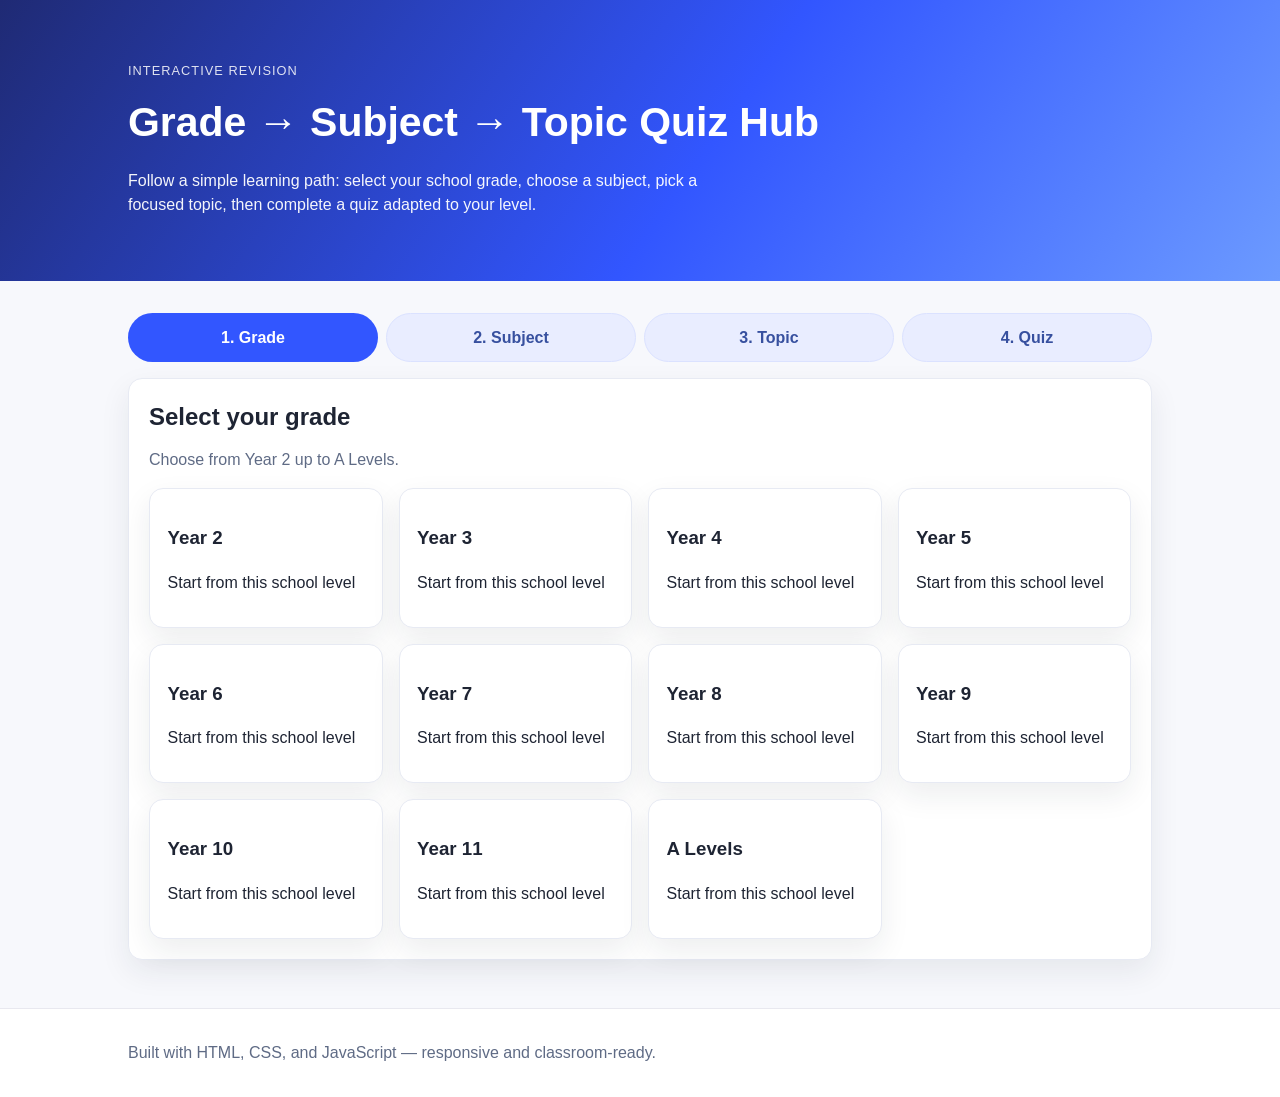
==== index.html @ 784153f6 "Implement grade-subject-topic quiz flow with level-based topics" ====
<!DOCTYPE html>
<html lang="en">
  <head>
    <meta charset="UTF-8" />
    <meta name="viewport" content="width=device-width, initial-scale=1.0" />
    <title>Progressive Quiz Hub</title>
    <link rel="stylesheet" href="assets/css/styles.css" />
  </head>
  <body>
    <header class="hero">
      <div class="container">
        <p class="eyebrow">Interactive Revision</p>
        <h1>Grade → Subject → Topic Quiz Hub</h1>
        <p class="subtitle">
          Follow a simple learning path: select your school grade, choose a subject,
          pick a focused topic, then complete a quiz adapted to your level.
        </p>
      </div>
    </header>

    <main class="container app-shell" id="quiz-app" aria-live="polite">
      <nav class="stepper" aria-label="Quiz setup steps">
        <span class="step" data-step="grade">1. Grade</span>
        <span class="step" data-step="subject">2. Subject</span>
        <span class="step" data-step="topic">3. Topic</span>
        <span class="step" data-step="quiz">4. Quiz</span>
      </nav>

      <section class="panel" id="grade-panel">
        <h2>Select your grade</h2>
        <p class="panel-subtitle">Choose from Year 2 up to A Levels.</p>
        <div class="card-grid" id="grade-grid"></div>
      </section>

      <section class="panel hidden" id="subject-panel">
        <button class="btn btn-secondary back-btn" type="button" data-back="grade">← Back to grades</button>
        <h2>Choose a subject</h2>
        <p class="panel-subtitle" id="subject-context"></p>
        <div class="card-grid" id="subject-grid"></div>
      </section>

      <section class="panel hidden" id="topic-panel">
        <button class="btn btn-secondary back-btn" type="button" data-back="subject">← Back to subjects</button>
        <h2>Choose a topic</h2>
        <p class="panel-subtitle" id="topic-context"></p>
        <div class="card-grid" id="topic-grid"></div>
      </section>

      <section class="panel hidden" id="quiz-panel">
        <button class="btn btn-secondary back-btn" type="button" data-back="topic">← Back to topics</button>
        <h2 id="quiz-title"></h2>
        <p class="quiz-progress" id="quiz-progress"></p>
        <h3 id="question-text"></h3>
        <div class="choices" id="choices"></div>
        <p class="feedback" id="feedback"></p>
        <div class="quiz-actions">
          <p class="live-score">Score: <span id="score-value">0</span></p>
          <button id="next-btn" class="btn" type="button" disabled>Next question</button>
        </div>
      </section>

      <section class="panel hidden" id="result-panel">
        <h2>Quiz complete!</h2>
        <p id="result-summary"></p>
        <p id="result-message"></p>
        <div class="result-actions">
          <button class="btn" id="retry-btn" type="button">Retry topic</button>
          <button class="btn btn-secondary" id="new-topic-btn" type="button">Choose another topic</button>
          <button class="btn btn-secondary" id="new-grade-btn" type="button">Start over</button>
        </div>
      </section>
    </main>

    <footer class="footer">
      <div class="container">
        <p>Built with HTML, CSS, and JavaScript — responsive and classroom-ready.</p>
      </div>
    </footer>

    <script src="assets/js/questions.js"></script>
    <script src="assets/js/app.js"></script>
  </body>
</html>
---- assets/css/styles.css ----
:root {
  --bg: #f7f8fc;
  --surface: #ffffff;
  --primary: #3256ff;
  --primary-dark: #253eb8;
  --text: #1e2433;
  --muted: #5f6b85;
  --success: #16803c;
  --danger: #c93232;
  --shadow: 0 12px 30px rgba(31, 41, 55, 0.08);
  --radius: 14px;
}

* { box-sizing: border-box; }

body {
  margin: 0;
  font-family: Inter, Segoe UI, Roboto, Helvetica, Arial, sans-serif;
  color: var(--text);
  background: var(--bg);
  line-height: 1.5;
}

.container { width: min(1024px, 92vw); margin: 0 auto; }

.hero,
.subject-header {
  background: linear-gradient(125deg, #1f2a74, #3256ff 55%, #6c9aff);
  color: #fff;
  padding: 3rem 0;
}

.eyebrow {
  text-transform: uppercase;
  letter-spacing: 0.08em;
  font-size: 0.8rem;
  opacity: 0.85;
  margin-bottom: 0.75rem;
}

h1 { margin: 0; font-size: clamp(1.8rem, 3.2vw, 2.9rem); }
.subtitle { margin-top: 1rem; max-width: 65ch; color: rgba(255, 255, 255, 0.95); }

.app-shell { margin: 2rem auto 3rem; }

.stepper {
  display: grid;
  grid-template-columns: repeat(4, minmax(0, 1fr));
  gap: 0.5rem;
  margin-bottom: 1rem;
}

.step {
  padding: 0.7rem;
  border-radius: 999px;
  font-weight: 700;
  text-align: center;
  background: #e9edff;
  color: #37509f;
  border: 1px solid #dbe2ff;
}

.step.active { background: var(--primary); color: #fff; border-color: transparent; }
.step.done { background: #e8f7ee; color: #12713f; border-color: #c7e8d3; }

.panel {
  background: var(--surface);
  border-radius: var(--radius);
  box-shadow: var(--shadow);
  border: 1px solid #e7eaf3;
  padding: 1.25rem;
  margin-bottom: 1rem;
}

.panel h2 { margin-top: 0; }
.panel-subtitle { color: var(--muted); margin-top: -0.4rem; }

.card-grid {
  display: grid;
  gap: 1rem;
  grid-template-columns: repeat(auto-fit, minmax(200px, 1fr));
}

.subject-card {
  display: block;
  text-decoration: none;
  color: inherit;
  background: var(--surface);
  border-radius: var(--radius);
  padding: 1rem 1.1rem;
  box-shadow: var(--shadow);
  border: 1px solid #e7eaf3;
  transition: transform 0.2s ease, box-shadow 0.2s ease;
}

.option-card {
  width: 100%;
  text-align: left;
  cursor: pointer;
  font: inherit;
}

.subject-card:hover,
.subject-card:focus-visible {
  transform: translateY(-3px);
  box-shadow: 0 14px 28px rgba(50, 86, 255, 0.22);
}

.back-link { display: inline-block; color: #fff; margin-bottom: 1rem; }
.back-btn { margin-bottom: 0.75rem; }

.quiz-progress { color: var(--muted); font-weight: 600; }
.choices { display: grid; gap: 0.65rem; margin-top: 1rem; }

.choice-btn {
  text-align: left;
  border: 1px solid #d6dbe7;
  background: #fff;
  border-radius: 12px;
  padding: 0.75rem;
  cursor: pointer;
  font-size: 1rem;
}

.choice-btn:hover:not(:disabled),
.choice-btn:focus-visible:not(:disabled) { border-color: var(--primary); }
.choice-btn.correct { border-color: #22a652; background: #ecfff3; }
.choice-btn.incorrect { border-color: #d03434; background: #fff2f2; }

.feedback { min-height: 1.5rem; font-weight: 700; margin-top: 1rem; }
.feedback.ok { color: var(--success); }
.feedback.ko { color: var(--danger); }

.quiz-actions,
.result-actions {
  display: flex;
  flex-wrap: wrap;
  justify-content: space-between;
  gap: 0.75rem;
  margin-top: 1rem;
  align-items: center;
}

.live-score { margin: 0; color: var(--muted); }

.btn {
  border: none;
  background: var(--primary);
  color: #fff;
  border-radius: 10px;
  padding: 0.6rem 1rem;
  cursor: pointer;
  text-decoration: none;
  display: inline-block;
}

.btn:hover:not(:disabled),
.btn:focus-visible:not(:disabled) { background: var(--primary-dark); }
.btn:disabled { opacity: 0.55; cursor: not-allowed; }
.btn-secondary { background: #e9edff; color: #1e2f7d; }

.footer {
  background: #fff;
  border-top: 1px solid #e8e8ef;
  padding: 1rem 0;
  color: var(--muted);
}

.hidden { display: none; }

@media (max-width: 700px) {
  .hero,
  .subject-header { padding: 2.2rem 0; }

  .stepper { grid-template-columns: 1fr 1fr; }

  .quiz-actions,
  .result-actions {
    flex-direction: column;
    align-items: stretch;
  }

  .btn { width: 100%; text-align: center; }
}
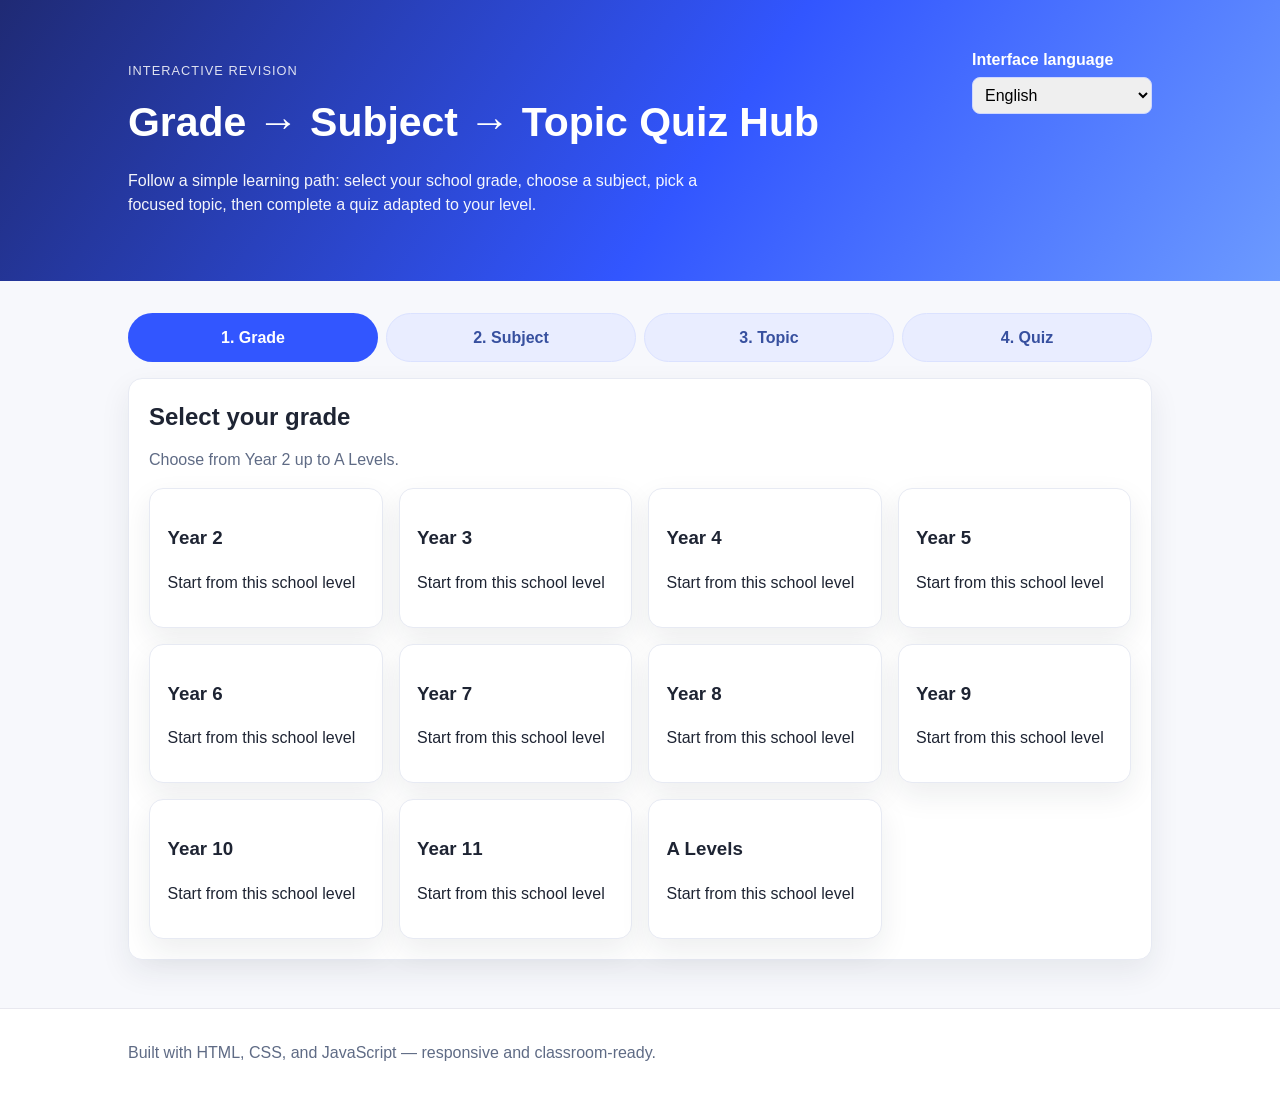
==== commit e9207f74: "Add per-grade unique quizzes and multilingual interface UI" ====
--- a/index.html
+++ b/index.html
@@ -3,64 +3,77 @@
   <head>
     <meta charset="UTF-8" />
     <meta name="viewport" content="width=device-width, initial-scale=1.0" />
-    <title>Progressive Quiz Hub</title>
+    <title id="page-title">Progressive Quiz Hub</title>
     <link rel="stylesheet" href="assets/css/styles.css" />
   </head>
   <body>
     <header class="hero">
       <div class="container">
-        <p class="eyebrow">Interactive Revision</p>
-        <h1>Grade → Subject → Topic Quiz Hub</h1>
-        <p class="subtitle">
-          Follow a simple learning path: select your school grade, choose a subject,
-          pick a focused topic, then complete a quiz adapted to your level.
-        </p>
+        <div class="header-row">
+          <div>
+            <p class="eyebrow" id="hero-eyebrow">Interactive Revision</p>
+            <h1 id="hero-heading">Grade → Subject → Topic Quiz Hub</h1>
+            <p class="subtitle" id="hero-subtitle">
+              Follow a simple learning path: select your school grade, choose a subject,
+              pick a focused topic, then complete a quiz adapted to your level.
+            </p>
+          </div>
+          <div class="lang-picker">
+            <label for="language-select" id="language-label">Interface language</label>
+            <select id="language-select">
+              <option value="en">English</option>
+              <option value="ar">العربية</option>
+              <option value="es">Español</option>
+              <option value="fr">Français</option>
+            </select>
+          </div>
+        </div>
       </div>
     </header>
 
     <main class="container app-shell" id="quiz-app" aria-live="polite">
       <nav class="stepper" aria-label="Quiz setup steps">
-        <span class="step" data-step="grade">1. Grade</span>
-        <span class="step" data-step="subject">2. Subject</span>
-        <span class="step" data-step="topic">3. Topic</span>
-        <span class="step" data-step="quiz">4. Quiz</span>
+        <span class="step" data-step="grade" id="step-grade">1. Grade</span>
+        <span class="step" data-step="subject" id="step-subject">2. Subject</span>
+        <span class="step" data-step="topic" id="step-topic">3. Topic</span>
+        <span class="step" data-step="quiz" id="step-quiz">4. Quiz</span>
       </nav>
 
       <section class="panel" id="grade-panel">
-        <h2>Select your grade</h2>
-        <p class="panel-subtitle">Choose from Year 2 up to A Levels.</p>
+        <h2 id="grade-title">Select your grade</h2>
+        <p class="panel-subtitle" id="grade-hint">Choose from Year 2 up to A Levels.</p>
         <div class="card-grid" id="grade-grid"></div>
       </section>
 
       <section class="panel hidden" id="subject-panel">
-        <button class="btn btn-secondary back-btn" type="button" data-back="grade">← Back to grades</button>
-        <h2>Choose a subject</h2>
+        <button class="btn btn-secondary back-btn" id="back-to-grade" type="button">← Back to grades</button>
+        <h2 id="subject-title">Choose a subject</h2>
         <p class="panel-subtitle" id="subject-context"></p>
         <div class="card-grid" id="subject-grid"></div>
       </section>
 
       <section class="panel hidden" id="topic-panel">
-        <button class="btn btn-secondary back-btn" type="button" data-back="subject">← Back to subjects</button>
-        <h2>Choose a topic</h2>
+        <button class="btn btn-secondary back-btn" id="back-to-subject" type="button">← Back to subjects</button>
+        <h2 id="topic-title">Choose a topic</h2>
         <p class="panel-subtitle" id="topic-context"></p>
         <div class="card-grid" id="topic-grid"></div>
       </section>
 
       <section class="panel hidden" id="quiz-panel">
-        <button class="btn btn-secondary back-btn" type="button" data-back="topic">← Back to topics</button>
+        <button class="btn btn-secondary back-btn" id="back-to-topic" type="button">← Back to topics</button>
         <h2 id="quiz-title"></h2>
         <p class="quiz-progress" id="quiz-progress"></p>
         <h3 id="question-text"></h3>
         <div class="choices" id="choices"></div>
         <p class="feedback" id="feedback"></p>
         <div class="quiz-actions">
-          <p class="live-score">Score: <span id="score-value">0</span></p>
+          <p class="live-score"><span id="score-label">Score:</span> <span id="score-value">0</span></p>
           <button id="next-btn" class="btn" type="button" disabled>Next question</button>
         </div>
       </section>
 
       <section class="panel hidden" id="result-panel">
-        <h2>Quiz complete!</h2>
+        <h2 id="quiz-done-title">Quiz complete!</h2>
         <p id="result-summary"></p>
         <p id="result-message"></p>
         <div class="result-actions">
@@ -73,11 +86,12 @@
 
     <footer class="footer">
       <div class="container">
-        <p>Built with HTML, CSS, and JavaScript — responsive and classroom-ready.</p>
+        <p id="footer-text">Built with HTML, CSS, and JavaScript — responsive and classroom-ready.</p>
       </div>
     </footer>
 
     <script src="assets/js/questions.js"></script>
+    <script src="assets/js/i18n.js"></script>
     <script src="assets/js/app.js"></script>
   </body>
 </html>
--- a/assets/css/styles.css
+++ b/assets/css/styles.css
@@ -10,175 +10,60 @@
   --shadow: 0 12px 30px rgba(31, 41, 55, 0.08);
   --radius: 14px;
 }
-
 * { box-sizing: border-box; }
-
-body {
-  margin: 0;
-  font-family: Inter, Segoe UI, Roboto, Helvetica, Arial, sans-serif;
-  color: var(--text);
-  background: var(--bg);
-  line-height: 1.5;
-}
-
+body { margin: 0; font-family: Inter, Segoe UI, Roboto, Helvetica, Arial, sans-serif; color: var(--text); background: var(--bg); line-height: 1.5; }
 .container { width: min(1024px, 92vw); margin: 0 auto; }
 
-.hero,
-.subject-header {
-  background: linear-gradient(125deg, #1f2a74, #3256ff 55%, #6c9aff);
-  color: #fff;
-  padding: 3rem 0;
-}
-
-.eyebrow {
-  text-transform: uppercase;
-  letter-spacing: 0.08em;
-  font-size: 0.8rem;
-  opacity: 0.85;
-  margin-bottom: 0.75rem;
-}
-
+.hero, .subject-header { background: linear-gradient(125deg, #1f2a74, #3256ff 55%, #6c9aff); color: #fff; padding: 3rem 0; }
+.header-row { display: flex; justify-content: space-between; gap: 1rem; align-items: flex-start; }
+.lang-picker { min-width: 180px; display: grid; gap: 0.3rem; }
+.lang-picker label { font-weight: 700; }
+.lang-picker select { border: 1px solid #cfd8ff; border-radius: 8px; padding: 0.5rem; font: inherit; }
+.eyebrow { text-transform: uppercase; letter-spacing: 0.08em; font-size: 0.8rem; opacity: 0.85; margin-bottom: 0.75rem; }
 h1 { margin: 0; font-size: clamp(1.8rem, 3.2vw, 2.9rem); }
 .subtitle { margin-top: 1rem; max-width: 65ch; color: rgba(255, 255, 255, 0.95); }
 
 .app-shell { margin: 2rem auto 3rem; }
-
-.stepper {
-  display: grid;
-  grid-template-columns: repeat(4, minmax(0, 1fr));
-  gap: 0.5rem;
-  margin-bottom: 1rem;
-}
-
-.step {
-  padding: 0.7rem;
-  border-radius: 999px;
-  font-weight: 700;
-  text-align: center;
-  background: #e9edff;
-  color: #37509f;
-  border: 1px solid #dbe2ff;
-}
-
+.stepper { display: grid; grid-template-columns: repeat(4, minmax(0, 1fr)); gap: 0.5rem; margin-bottom: 1rem; }
+.step { padding: 0.7rem; border-radius: 999px; font-weight: 700; text-align: center; background: #e9edff; color: #37509f; border: 1px solid #dbe2ff; }
 .step.active { background: var(--primary); color: #fff; border-color: transparent; }
 .step.done { background: #e8f7ee; color: #12713f; border-color: #c7e8d3; }
 
-.panel {
-  background: var(--surface);
-  border-radius: var(--radius);
-  box-shadow: var(--shadow);
-  border: 1px solid #e7eaf3;
-  padding: 1.25rem;
-  margin-bottom: 1rem;
-}
-
+.panel { background: var(--surface); border-radius: var(--radius); box-shadow: var(--shadow); border: 1px solid #e7eaf3; padding: 1.25rem; margin-bottom: 1rem; }
 .panel h2 { margin-top: 0; }
 .panel-subtitle { color: var(--muted); margin-top: -0.4rem; }
-
-.card-grid {
-  display: grid;
-  gap: 1rem;
-  grid-template-columns: repeat(auto-fit, minmax(200px, 1fr));
-}
-
-.subject-card {
-  display: block;
-  text-decoration: none;
-  color: inherit;
-  background: var(--surface);
-  border-radius: var(--radius);
-  padding: 1rem 1.1rem;
-  box-shadow: var(--shadow);
-  border: 1px solid #e7eaf3;
-  transition: transform 0.2s ease, box-shadow 0.2s ease;
-}
-
-.option-card {
-  width: 100%;
-  text-align: left;
-  cursor: pointer;
-  font: inherit;
-}
-
-.subject-card:hover,
-.subject-card:focus-visible {
-  transform: translateY(-3px);
-  box-shadow: 0 14px 28px rgba(50, 86, 255, 0.22);
-}
-
-.back-link { display: inline-block; color: #fff; margin-bottom: 1rem; }
+.card-grid { display: grid; gap: 1rem; grid-template-columns: repeat(auto-fit, minmax(200px, 1fr)); }
+.subject-card { display: block; text-decoration: none; color: inherit; background: var(--surface); border-radius: var(--radius); padding: 1rem 1.1rem; box-shadow: var(--shadow); border: 1px solid #e7eaf3; transition: transform .2s ease, box-shadow .2s ease; }
+.option-card { width: 100%; text-align: left; cursor: pointer; font: inherit; }
+.subject-card:hover, .subject-card:focus-visible { transform: translateY(-3px); box-shadow: 0 14px 28px rgba(50, 86, 255, 0.22); }
 .back-btn { margin-bottom: 0.75rem; }
 
 .quiz-progress { color: var(--muted); font-weight: 600; }
 .choices { display: grid; gap: 0.65rem; margin-top: 1rem; }
-
-.choice-btn {
-  text-align: left;
-  border: 1px solid #d6dbe7;
-  background: #fff;
-  border-radius: 12px;
-  padding: 0.75rem;
-  cursor: pointer;
-  font-size: 1rem;
-}
-
-.choice-btn:hover:not(:disabled),
-.choice-btn:focus-visible:not(:disabled) { border-color: var(--primary); }
+.choice-btn { text-align: left; border: 1px solid #d6dbe7; background: #fff; border-radius: 12px; padding: 0.75rem; cursor: pointer; font-size: 1rem; }
+.choice-btn:hover:not(:disabled), .choice-btn:focus-visible:not(:disabled) { border-color: var(--primary); }
 .choice-btn.correct { border-color: #22a652; background: #ecfff3; }
 .choice-btn.incorrect { border-color: #d03434; background: #fff2f2; }
-
 .feedback { min-height: 1.5rem; font-weight: 700; margin-top: 1rem; }
 .feedback.ok { color: var(--success); }
 .feedback.ko { color: var(--danger); }
 
-.quiz-actions,
-.result-actions {
-  display: flex;
-  flex-wrap: wrap;
-  justify-content: space-between;
-  gap: 0.75rem;
-  margin-top: 1rem;
-  align-items: center;
-}
-
+.quiz-actions, .result-actions { display: flex; flex-wrap: wrap; justify-content: space-between; gap: 0.75rem; margin-top: 1rem; align-items: center; }
 .live-score { margin: 0; color: var(--muted); }
-
-.btn {
-  border: none;
-  background: var(--primary);
-  color: #fff;
-  border-radius: 10px;
-  padding: 0.6rem 1rem;
-  cursor: pointer;
-  text-decoration: none;
-  display: inline-block;
-}
-
-.btn:hover:not(:disabled),
-.btn:focus-visible:not(:disabled) { background: var(--primary-dark); }
+.btn { border: none; background: var(--primary); color: #fff; border-radius: 10px; padding: 0.6rem 1rem; cursor: pointer; text-decoration: none; display: inline-block; }
+.btn:hover:not(:disabled), .btn:focus-visible:not(:disabled) { background: var(--primary-dark); }
 .btn:disabled { opacity: 0.55; cursor: not-allowed; }
 .btn-secondary { background: #e9edff; color: #1e2f7d; }
-
-.footer {
-  background: #fff;
-  border-top: 1px solid #e8e8ef;
-  padding: 1rem 0;
-  color: var(--muted);
-}
-
+.footer { background: #fff; border-top: 1px solid #e8e8ef; padding: 1rem 0; color: var(--muted); }
 .hidden { display: none; }
 
+[dir="rtl"] .option-card, [dir="rtl"] .choice-btn { text-align: right; }
+
 @media (max-width: 700px) {
-  .hero,
-  .subject-header { padding: 2.2rem 0; }
-
+  .hero, .subject-header { padding: 2.2rem 0; }
+  .header-row { flex-direction: column; }
+  .lang-picker { width: 100%; }
   .stepper { grid-template-columns: 1fr 1fr; }
-
-  .quiz-actions,
-  .result-actions {
-    flex-direction: column;
-    align-items: stretch;
-  }
-
+  .quiz-actions, .result-actions { flex-direction: column; align-items: stretch; }
   .btn { width: 100%; text-align: center; }
 }
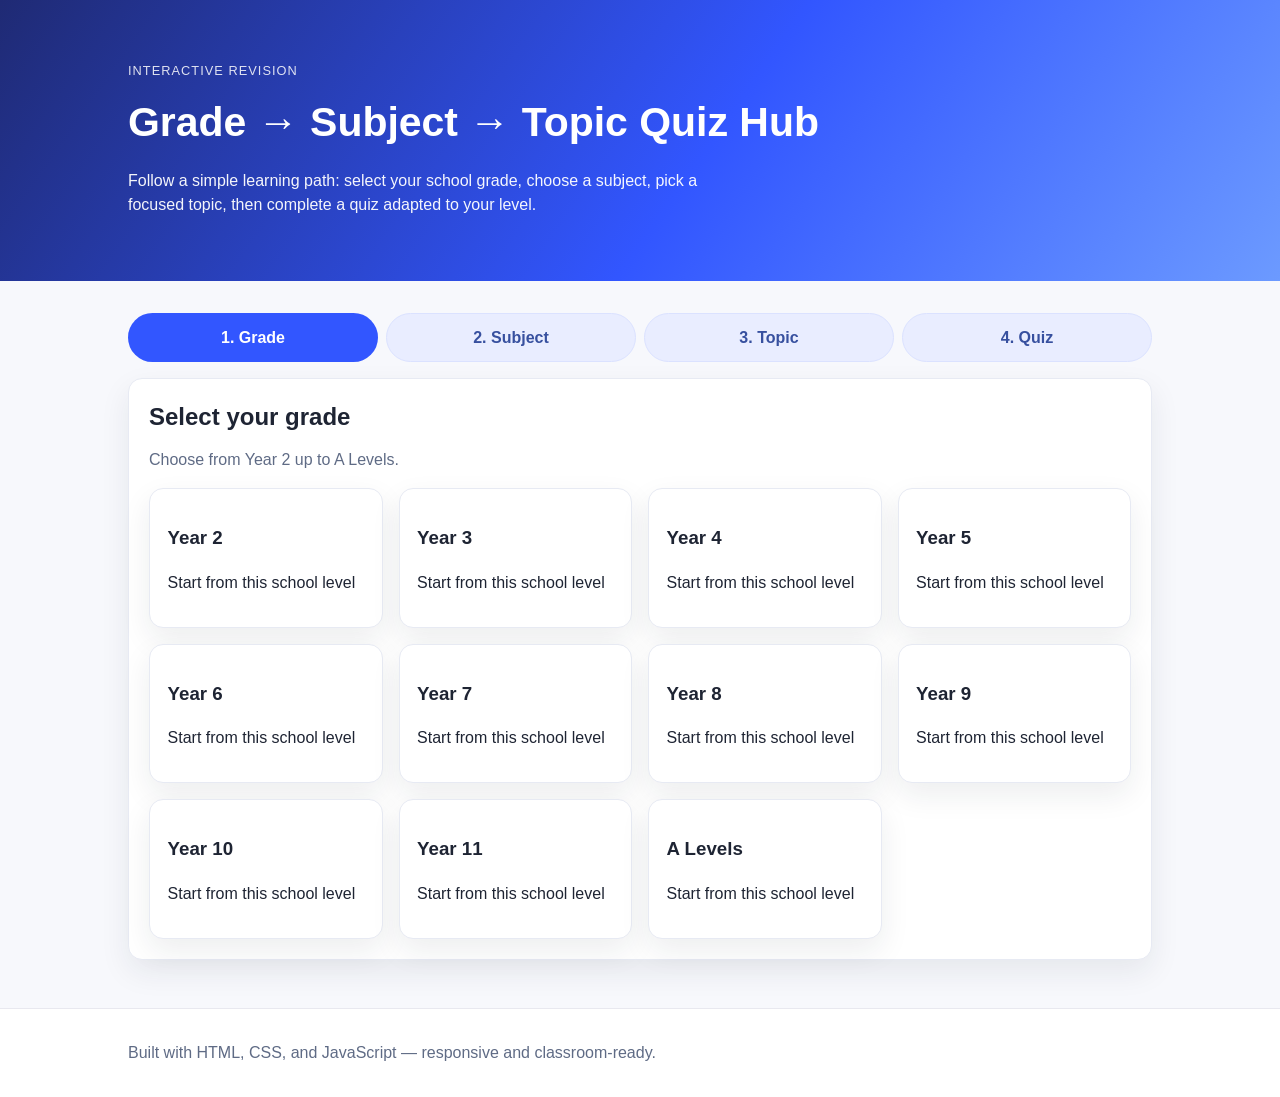
==== commit ea6b6cad: "Merge branch 'main' into codex/add-level-selection-system-for-quizzes-1suv6t" ====
--- a/index.html
+++ b/index.html
@@ -3,77 +3,64 @@
   <head>
     <meta charset="UTF-8" />
     <meta name="viewport" content="width=device-width, initial-scale=1.0" />
-    <title id="page-title">Progressive Quiz Hub</title>
+    <title>Progressive Quiz Hub</title>
     <link rel="stylesheet" href="assets/css/styles.css" />
   </head>
   <body>
     <header class="hero">
       <div class="container">
-        <div class="header-row">
-          <div>
-            <p class="eyebrow" id="hero-eyebrow">Interactive Revision</p>
-            <h1 id="hero-heading">Grade → Subject → Topic Quiz Hub</h1>
-            <p class="subtitle" id="hero-subtitle">
-              Follow a simple learning path: select your school grade, choose a subject,
-              pick a focused topic, then complete a quiz adapted to your level.
-            </p>
-          </div>
-          <div class="lang-picker">
-            <label for="language-select" id="language-label">Interface language</label>
-            <select id="language-select">
-              <option value="en">English</option>
-              <option value="ar">العربية</option>
-              <option value="es">Español</option>
-              <option value="fr">Français</option>
-            </select>
-          </div>
-        </div>
+        <p class="eyebrow">Interactive Revision</p>
+        <h1>Grade → Subject → Topic Quiz Hub</h1>
+        <p class="subtitle">
+          Follow a simple learning path: select your school grade, choose a subject,
+          pick a focused topic, then complete a quiz adapted to your level.
+        </p>
       </div>
     </header>
 
     <main class="container app-shell" id="quiz-app" aria-live="polite">
       <nav class="stepper" aria-label="Quiz setup steps">
-        <span class="step" data-step="grade" id="step-grade">1. Grade</span>
-        <span class="step" data-step="subject" id="step-subject">2. Subject</span>
-        <span class="step" data-step="topic" id="step-topic">3. Topic</span>
-        <span class="step" data-step="quiz" id="step-quiz">4. Quiz</span>
+        <span class="step" data-step="grade">1. Grade</span>
+        <span class="step" data-step="subject">2. Subject</span>
+        <span class="step" data-step="topic">3. Topic</span>
+        <span class="step" data-step="quiz">4. Quiz</span>
       </nav>
 
       <section class="panel" id="grade-panel">
-        <h2 id="grade-title">Select your grade</h2>
-        <p class="panel-subtitle" id="grade-hint">Choose from Year 2 up to A Levels.</p>
+        <h2>Select your grade</h2>
+        <p class="panel-subtitle">Choose from Year 2 up to A Levels.</p>
         <div class="card-grid" id="grade-grid"></div>
       </section>
 
       <section class="panel hidden" id="subject-panel">
-        <button class="btn btn-secondary back-btn" id="back-to-grade" type="button">← Back to grades</button>
-        <h2 id="subject-title">Choose a subject</h2>
+        <button class="btn btn-secondary back-btn" type="button" data-back="grade">← Back to grades</button>
+        <h2>Choose a subject</h2>
         <p class="panel-subtitle" id="subject-context"></p>
         <div class="card-grid" id="subject-grid"></div>
       </section>
 
       <section class="panel hidden" id="topic-panel">
-        <button class="btn btn-secondary back-btn" id="back-to-subject" type="button">← Back to subjects</button>
-        <h2 id="topic-title">Choose a topic</h2>
+        <button class="btn btn-secondary back-btn" type="button" data-back="subject">← Back to subjects</button>
+        <h2>Choose a topic</h2>
         <p class="panel-subtitle" id="topic-context"></p>
         <div class="card-grid" id="topic-grid"></div>
       </section>
 
       <section class="panel hidden" id="quiz-panel">
-        <button class="btn btn-secondary back-btn" id="back-to-topic" type="button">← Back to topics</button>
+        <button class="btn btn-secondary back-btn" type="button" data-back="topic">← Back to topics</button>
         <h2 id="quiz-title"></h2>
         <p class="quiz-progress" id="quiz-progress"></p>
         <h3 id="question-text"></h3>
         <div class="choices" id="choices"></div>
         <p class="feedback" id="feedback"></p>
         <div class="quiz-actions">
-          <p class="live-score"><span id="score-label">Score:</span> <span id="score-value">0</span></p>
+          <p class="live-score">Score: <span id="score-value">0</span></p>
           <button id="next-btn" class="btn" type="button" disabled>Next question</button>
         </div>
       </section>
 
       <section class="panel hidden" id="result-panel">
-        <h2 id="quiz-done-title">Quiz complete!</h2>
+        <h2>Quiz complete!</h2>
         <p id="result-summary"></p>
         <p id="result-message"></p>
         <div class="result-actions">
@@ -86,12 +73,11 @@
 
     <footer class="footer">
       <div class="container">
-        <p id="footer-text">Built with HTML, CSS, and JavaScript — responsive and classroom-ready.</p>
+        <p>Built with HTML, CSS, and JavaScript — responsive and classroom-ready.</p>
       </div>
     </footer>
 
     <script src="assets/js/questions.js"></script>
-    <script src="assets/js/i18n.js"></script>
     <script src="assets/js/app.js"></script>
   </body>
 </html>
--- a/assets/css/styles.css
+++ b/assets/css/styles.css
@@ -10,60 +10,175 @@
   --shadow: 0 12px 30px rgba(31, 41, 55, 0.08);
   --radius: 14px;
 }
+
 * { box-sizing: border-box; }
-body { margin: 0; font-family: Inter, Segoe UI, Roboto, Helvetica, Arial, sans-serif; color: var(--text); background: var(--bg); line-height: 1.5; }
+
+body {
+  margin: 0;
+  font-family: Inter, Segoe UI, Roboto, Helvetica, Arial, sans-serif;
+  color: var(--text);
+  background: var(--bg);
+  line-height: 1.5;
+}
+
 .container { width: min(1024px, 92vw); margin: 0 auto; }
 
-.hero, .subject-header { background: linear-gradient(125deg, #1f2a74, #3256ff 55%, #6c9aff); color: #fff; padding: 3rem 0; }
-.header-row { display: flex; justify-content: space-between; gap: 1rem; align-items: flex-start; }
-.lang-picker { min-width: 180px; display: grid; gap: 0.3rem; }
-.lang-picker label { font-weight: 700; }
-.lang-picker select { border: 1px solid #cfd8ff; border-radius: 8px; padding: 0.5rem; font: inherit; }
-.eyebrow { text-transform: uppercase; letter-spacing: 0.08em; font-size: 0.8rem; opacity: 0.85; margin-bottom: 0.75rem; }
+.hero,
+.subject-header {
+  background: linear-gradient(125deg, #1f2a74, #3256ff 55%, #6c9aff);
+  color: #fff;
+  padding: 3rem 0;
+}
+
+.eyebrow {
+  text-transform: uppercase;
+  letter-spacing: 0.08em;
+  font-size: 0.8rem;
+  opacity: 0.85;
+  margin-bottom: 0.75rem;
+}
+
 h1 { margin: 0; font-size: clamp(1.8rem, 3.2vw, 2.9rem); }
 .subtitle { margin-top: 1rem; max-width: 65ch; color: rgba(255, 255, 255, 0.95); }
 
 .app-shell { margin: 2rem auto 3rem; }
-.stepper { display: grid; grid-template-columns: repeat(4, minmax(0, 1fr)); gap: 0.5rem; margin-bottom: 1rem; }
-.step { padding: 0.7rem; border-radius: 999px; font-weight: 700; text-align: center; background: #e9edff; color: #37509f; border: 1px solid #dbe2ff; }
+
+.stepper {
+  display: grid;
+  grid-template-columns: repeat(4, minmax(0, 1fr));
+  gap: 0.5rem;
+  margin-bottom: 1rem;
+}
+
+.step {
+  padding: 0.7rem;
+  border-radius: 999px;
+  font-weight: 700;
+  text-align: center;
+  background: #e9edff;
+  color: #37509f;
+  border: 1px solid #dbe2ff;
+}
+
 .step.active { background: var(--primary); color: #fff; border-color: transparent; }
 .step.done { background: #e8f7ee; color: #12713f; border-color: #c7e8d3; }
 
-.panel { background: var(--surface); border-radius: var(--radius); box-shadow: var(--shadow); border: 1px solid #e7eaf3; padding: 1.25rem; margin-bottom: 1rem; }
+.panel {
+  background: var(--surface);
+  border-radius: var(--radius);
+  box-shadow: var(--shadow);
+  border: 1px solid #e7eaf3;
+  padding: 1.25rem;
+  margin-bottom: 1rem;
+}
+
 .panel h2 { margin-top: 0; }
 .panel-subtitle { color: var(--muted); margin-top: -0.4rem; }
-.card-grid { display: grid; gap: 1rem; grid-template-columns: repeat(auto-fit, minmax(200px, 1fr)); }
-.subject-card { display: block; text-decoration: none; color: inherit; background: var(--surface); border-radius: var(--radius); padding: 1rem 1.1rem; box-shadow: var(--shadow); border: 1px solid #e7eaf3; transition: transform .2s ease, box-shadow .2s ease; }
-.option-card { width: 100%; text-align: left; cursor: pointer; font: inherit; }
-.subject-card:hover, .subject-card:focus-visible { transform: translateY(-3px); box-shadow: 0 14px 28px rgba(50, 86, 255, 0.22); }
+
+.card-grid {
+  display: grid;
+  gap: 1rem;
+  grid-template-columns: repeat(auto-fit, minmax(200px, 1fr));
+}
+
+.subject-card {
+  display: block;
+  text-decoration: none;
+  color: inherit;
+  background: var(--surface);
+  border-radius: var(--radius);
+  padding: 1rem 1.1rem;
+  box-shadow: var(--shadow);
+  border: 1px solid #e7eaf3;
+  transition: transform 0.2s ease, box-shadow 0.2s ease;
+}
+
+.option-card {
+  width: 100%;
+  text-align: left;
+  cursor: pointer;
+  font: inherit;
+}
+
+.subject-card:hover,
+.subject-card:focus-visible {
+  transform: translateY(-3px);
+  box-shadow: 0 14px 28px rgba(50, 86, 255, 0.22);
+}
+
+.back-link { display: inline-block; color: #fff; margin-bottom: 1rem; }
 .back-btn { margin-bottom: 0.75rem; }
 
 .quiz-progress { color: var(--muted); font-weight: 600; }
 .choices { display: grid; gap: 0.65rem; margin-top: 1rem; }
-.choice-btn { text-align: left; border: 1px solid #d6dbe7; background: #fff; border-radius: 12px; padding: 0.75rem; cursor: pointer; font-size: 1rem; }
-.choice-btn:hover:not(:disabled), .choice-btn:focus-visible:not(:disabled) { border-color: var(--primary); }
+
+.choice-btn {
+  text-align: left;
+  border: 1px solid #d6dbe7;
+  background: #fff;
+  border-radius: 12px;
+  padding: 0.75rem;
+  cursor: pointer;
+  font-size: 1rem;
+}
+
+.choice-btn:hover:not(:disabled),
+.choice-btn:focus-visible:not(:disabled) { border-color: var(--primary); }
 .choice-btn.correct { border-color: #22a652; background: #ecfff3; }
 .choice-btn.incorrect { border-color: #d03434; background: #fff2f2; }
+
 .feedback { min-height: 1.5rem; font-weight: 700; margin-top: 1rem; }
 .feedback.ok { color: var(--success); }
 .feedback.ko { color: var(--danger); }
 
-.quiz-actions, .result-actions { display: flex; flex-wrap: wrap; justify-content: space-between; gap: 0.75rem; margin-top: 1rem; align-items: center; }
+.quiz-actions,
+.result-actions {
+  display: flex;
+  flex-wrap: wrap;
+  justify-content: space-between;
+  gap: 0.75rem;
+  margin-top: 1rem;
+  align-items: center;
+}
+
 .live-score { margin: 0; color: var(--muted); }
-.btn { border: none; background: var(--primary); color: #fff; border-radius: 10px; padding: 0.6rem 1rem; cursor: pointer; text-decoration: none; display: inline-block; }
-.btn:hover:not(:disabled), .btn:focus-visible:not(:disabled) { background: var(--primary-dark); }
+
+.btn {
+  border: none;
+  background: var(--primary);
+  color: #fff;
+  border-radius: 10px;
+  padding: 0.6rem 1rem;
+  cursor: pointer;
+  text-decoration: none;
+  display: inline-block;
+}
+
+.btn:hover:not(:disabled),
+.btn:focus-visible:not(:disabled) { background: var(--primary-dark); }
 .btn:disabled { opacity: 0.55; cursor: not-allowed; }
 .btn-secondary { background: #e9edff; color: #1e2f7d; }
-.footer { background: #fff; border-top: 1px solid #e8e8ef; padding: 1rem 0; color: var(--muted); }
+
+.footer {
+  background: #fff;
+  border-top: 1px solid #e8e8ef;
+  padding: 1rem 0;
+  color: var(--muted);
+}
+
 .hidden { display: none; }
 
-[dir="rtl"] .option-card, [dir="rtl"] .choice-btn { text-align: right; }
+@media (max-width: 700px) {
+  .hero,
+  .subject-header { padding: 2.2rem 0; }
 
-@media (max-width: 700px) {
-  .hero, .subject-header { padding: 2.2rem 0; }
-  .header-row { flex-direction: column; }
-  .lang-picker { width: 100%; }
   .stepper { grid-template-columns: 1fr 1fr; }
-  .quiz-actions, .result-actions { flex-direction: column; align-items: stretch; }
+
+  .quiz-actions,
+  .result-actions {
+    flex-direction: column;
+    align-items: stretch;
+  }
+
   .btn { width: 100%; text-align: center; }
 }
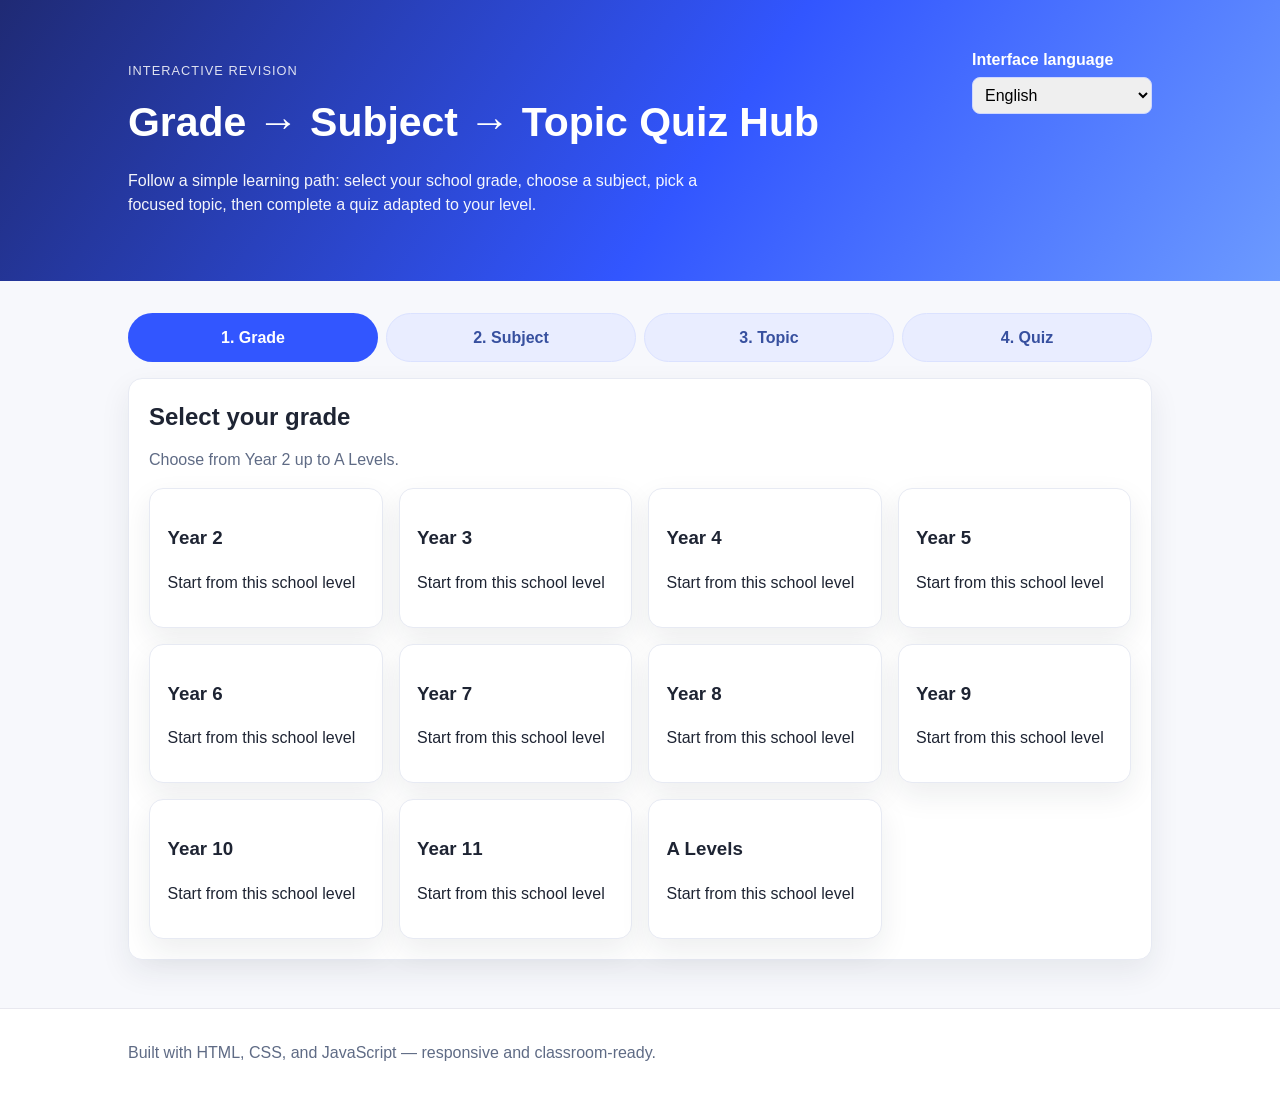
==== commit 41415ff0: "Restore rewards and enforce requested grade difficulty bands" ====
--- a/index.html
+++ b/index.html
@@ -3,81 +3,96 @@
   <head>
     <meta charset="UTF-8" />
     <meta name="viewport" content="width=device-width, initial-scale=1.0" />
-    <title>Progressive Quiz Hub</title>
+    <title id="page-title">Progressive Quiz Hub</title>
     <link rel="stylesheet" href="assets/css/styles.css" />
   </head>
   <body>
     <header class="hero">
       <div class="container">
-        <p class="eyebrow">Interactive Revision</p>
-        <h1>Grade → Subject → Topic Quiz Hub</h1>
-        <p class="subtitle">
-          Follow a simple learning path: select your school grade, choose a subject,
-          pick a focused topic, then complete a quiz adapted to your level.
-        </p>
+        <div class="header-row">
+          <div>
+            <p class="eyebrow" id="hero-eyebrow">Interactive Revision</p>
+            <h1 id="hero-heading">Grade → Subject → Topic Quiz Hub</h1>
+            <p class="subtitle" id="hero-subtitle">
+              Follow a simple learning path: select your school grade, choose a subject,
+              pick a focused topic, then complete a quiz adapted to your level.
+            </p>
+          </div>
+          <div class="lang-picker">
+            <label for="language-select" id="language-label">Interface language</label>
+            <select id="language-select">
+              <option value="en">English</option>
+              <option value="ar">العربية</option>
+              <option value="es">Español</option>
+              <option value="fr">Français</option>
+            </select>
+          </div>
+        </div>
       </div>
     </header>
 
     <main class="container app-shell" id="quiz-app" aria-live="polite">
       <nav class="stepper" aria-label="Quiz setup steps">
-        <span class="step" data-step="grade">1. Grade</span>
-        <span class="step" data-step="subject">2. Subject</span>
-        <span class="step" data-step="topic">3. Topic</span>
-        <span class="step" data-step="quiz">4. Quiz</span>
+        <span class="step" data-step="grade" id="step-grade">1. Grade</span>
+        <span class="step" data-step="subject" id="step-subject">2. Subject</span>
+        <span class="step" data-step="topic" id="step-topic">3. Topic</span>
+        <span class="step" data-step="quiz" id="step-quiz">4. Quiz</span>
       </nav>
 
       <section class="panel" id="grade-panel">
-        <h2>Select your grade</h2>
-        <p class="panel-subtitle">Choose from Year 2 up to A Levels.</p>
+        <h2 id="grade-title">Select your grade</h2>
+        <p class="panel-subtitle" id="grade-hint">Choose from Year 2 up to A Levels.</p>
         <div class="card-grid" id="grade-grid"></div>
       </section>
 
       <section class="panel hidden" id="subject-panel">
-        <button class="btn btn-secondary back-btn" type="button" data-back="grade">← Back to grades</button>
-        <h2>Choose a subject</h2>
+        <button class="btn btn-secondary back-btn" id="back-to-grade" type="button">← Back to grades</button>
+        <h2 id="subject-title">Choose a subject</h2>
         <p class="panel-subtitle" id="subject-context"></p>
         <div class="card-grid" id="subject-grid"></div>
       </section>
 
       <section class="panel hidden" id="topic-panel">
-        <button class="btn btn-secondary back-btn" type="button" data-back="subject">← Back to subjects</button>
-        <h2>Choose a topic</h2>
+        <button class="btn btn-secondary back-btn" id="back-to-subject" type="button">← Back to subjects</button>
+        <h2 id="topic-title">Choose a topic</h2>
         <p class="panel-subtitle" id="topic-context"></p>
         <div class="card-grid" id="topic-grid"></div>
       </section>
 
       <section class="panel hidden" id="quiz-panel">
-        <button class="btn btn-secondary back-btn" type="button" data-back="topic">← Back to topics</button>
+        <button class="btn btn-secondary back-btn" id="back-to-topic" type="button">← Back to topics</button>
         <h2 id="quiz-title"></h2>
         <p class="quiz-progress" id="quiz-progress"></p>
         <h3 id="question-text"></h3>
         <div class="choices" id="choices"></div>
         <p class="feedback" id="feedback"></p>
         <div class="quiz-actions">
-          <p class="live-score">Score: <span id="score-value">0</span></p>
+          <p class="live-score"><span id="score-label">Score:</span> <span id="score-value">0</span></p>
           <button id="next-btn" class="btn" type="button" disabled>Next question</button>
         </div>
       </section>
 
       <section class="panel hidden" id="result-panel">
-        <h2>Quiz complete!</h2>
+        <h2 id="quiz-done-title">Quiz complete!</h2>
         <p id="result-summary"></p>
         <p id="result-message"></p>
         <div class="result-actions">
           <button class="btn" id="retry-btn" type="button">Retry topic</button>
           <button class="btn btn-secondary" id="new-topic-btn" type="button">Choose another topic</button>
           <button class="btn btn-secondary" id="new-grade-btn" type="button">Start over</button>
+          <a class="btn hidden" id="reward-link" href="reward.html">Choose reward</a>
         </div>
       </section>
     </main>
 
     <footer class="footer">
       <div class="container">
-        <p>Built with HTML, CSS, and JavaScript — responsive and classroom-ready.</p>
+        <p id="footer-text">Built with HTML, CSS, and JavaScript — responsive and classroom-ready.</p>
       </div>
     </footer>
 
     <script src="assets/js/questions.js"></script>
+    <script src="assets/js/i18n.js"></script>
     <script src="assets/js/app.js"></script>
   </body>
 </html>
--- a/assets/css/styles.css
+++ b/assets/css/styles.css
@@ -10,175 +10,60 @@
   --shadow: 0 12px 30px rgba(31, 41, 55, 0.08);
   --radius: 14px;
 }
-
 * { box-sizing: border-box; }
-
-body {
-  margin: 0;
-  font-family: Inter, Segoe UI, Roboto, Helvetica, Arial, sans-serif;
-  color: var(--text);
-  background: var(--bg);
-  line-height: 1.5;
-}
-
+body { margin: 0; font-family: Inter, Segoe UI, Roboto, Helvetica, Arial, sans-serif; color: var(--text); background: var(--bg); line-height: 1.5; }
 .container { width: min(1024px, 92vw); margin: 0 auto; }
 
-.hero,
-.subject-header {
-  background: linear-gradient(125deg, #1f2a74, #3256ff 55%, #6c9aff);
-  color: #fff;
-  padding: 3rem 0;
-}
-
-.eyebrow {
-  text-transform: uppercase;
-  letter-spacing: 0.08em;
-  font-size: 0.8rem;
-  opacity: 0.85;
-  margin-bottom: 0.75rem;
-}
-
+.hero, .subject-header { background: linear-gradient(125deg, #1f2a74, #3256ff 55%, #6c9aff); color: #fff; padding: 3rem 0; }
+.header-row { display: flex; justify-content: space-between; gap: 1rem; align-items: flex-start; }
+.lang-picker { min-width: 180px; display: grid; gap: 0.3rem; }
+.lang-picker label { font-weight: 700; }
+.lang-picker select { border: 1px solid #cfd8ff; border-radius: 8px; padding: 0.5rem; font: inherit; }
+.eyebrow { text-transform: uppercase; letter-spacing: 0.08em; font-size: 0.8rem; opacity: 0.85; margin-bottom: 0.75rem; }
 h1 { margin: 0; font-size: clamp(1.8rem, 3.2vw, 2.9rem); }
 .subtitle { margin-top: 1rem; max-width: 65ch; color: rgba(255, 255, 255, 0.95); }
 
 .app-shell { margin: 2rem auto 3rem; }
-
-.stepper {
-  display: grid;
-  grid-template-columns: repeat(4, minmax(0, 1fr));
-  gap: 0.5rem;
-  margin-bottom: 1rem;
-}
-
-.step {
-  padding: 0.7rem;
-  border-radius: 999px;
-  font-weight: 700;
-  text-align: center;
-  background: #e9edff;
-  color: #37509f;
-  border: 1px solid #dbe2ff;
-}
-
+.stepper { display: grid; grid-template-columns: repeat(4, minmax(0, 1fr)); gap: 0.5rem; margin-bottom: 1rem; }
+.step { padding: 0.7rem; border-radius: 999px; font-weight: 700; text-align: center; background: #e9edff; color: #37509f; border: 1px solid #dbe2ff; }
 .step.active { background: var(--primary); color: #fff; border-color: transparent; }
 .step.done { background: #e8f7ee; color: #12713f; border-color: #c7e8d3; }
 
-.panel {
-  background: var(--surface);
-  border-radius: var(--radius);
-  box-shadow: var(--shadow);
-  border: 1px solid #e7eaf3;
-  padding: 1.25rem;
-  margin-bottom: 1rem;
-}
-
+.panel { background: var(--surface); border-radius: var(--radius); box-shadow: var(--shadow); border: 1px solid #e7eaf3; padding: 1.25rem; margin-bottom: 1rem; }
 .panel h2 { margin-top: 0; }
 .panel-subtitle { color: var(--muted); margin-top: -0.4rem; }
-
-.card-grid {
-  display: grid;
-  gap: 1rem;
-  grid-template-columns: repeat(auto-fit, minmax(200px, 1fr));
-}
-
-.subject-card {
-  display: block;
-  text-decoration: none;
-  color: inherit;
-  background: var(--surface);
-  border-radius: var(--radius);
-  padding: 1rem 1.1rem;
-  box-shadow: var(--shadow);
-  border: 1px solid #e7eaf3;
-  transition: transform 0.2s ease, box-shadow 0.2s ease;
-}
-
-.option-card {
-  width: 100%;
-  text-align: left;
-  cursor: pointer;
-  font: inherit;
-}
-
-.subject-card:hover,
-.subject-card:focus-visible {
-  transform: translateY(-3px);
-  box-shadow: 0 14px 28px rgba(50, 86, 255, 0.22);
-}
-
-.back-link { display: inline-block; color: #fff; margin-bottom: 1rem; }
+.card-grid { display: grid; gap: 1rem; grid-template-columns: repeat(auto-fit, minmax(200px, 1fr)); }
+.subject-card { display: block; text-decoration: none; color: inherit; background: var(--surface); border-radius: var(--radius); padding: 1rem 1.1rem; box-shadow: var(--shadow); border: 1px solid #e7eaf3; transition: transform .2s ease, box-shadow .2s ease; }
+.option-card { width: 100%; text-align: left; cursor: pointer; font: inherit; }
+.subject-card:hover, .subject-card:focus-visible { transform: translateY(-3px); box-shadow: 0 14px 28px rgba(50, 86, 255, 0.22); }
 .back-btn { margin-bottom: 0.75rem; }
 
 .quiz-progress { color: var(--muted); font-weight: 600; }
 .choices { display: grid; gap: 0.65rem; margin-top: 1rem; }
-
-.choice-btn {
-  text-align: left;
-  border: 1px solid #d6dbe7;
-  background: #fff;
-  border-radius: 12px;
-  padding: 0.75rem;
-  cursor: pointer;
-  font-size: 1rem;
-}
-
-.choice-btn:hover:not(:disabled),
-.choice-btn:focus-visible:not(:disabled) { border-color: var(--primary); }
+.choice-btn { text-align: left; border: 1px solid #d6dbe7; background: #fff; border-radius: 12px; padding: 0.75rem; cursor: pointer; font-size: 1rem; }
+.choice-btn:hover:not(:disabled), .choice-btn:focus-visible:not(:disabled) { border-color: var(--primary); }
 .choice-btn.correct { border-color: #22a652; background: #ecfff3; }
 .choice-btn.incorrect { border-color: #d03434; background: #fff2f2; }
-
 .feedback { min-height: 1.5rem; font-weight: 700; margin-top: 1rem; }
 .feedback.ok { color: var(--success); }
 .feedback.ko { color: var(--danger); }
 
-.quiz-actions,
-.result-actions {
-  display: flex;
-  flex-wrap: wrap;
-  justify-content: space-between;
-  gap: 0.75rem;
-  margin-top: 1rem;
-  align-items: center;
-}
-
+.quiz-actions, .result-actions { display: flex; flex-wrap: wrap; justify-content: space-between; gap: 0.75rem; margin-top: 1rem; align-items: center; }
 .live-score { margin: 0; color: var(--muted); }
-
-.btn {
-  border: none;
-  background: var(--primary);
-  color: #fff;
-  border-radius: 10px;
-  padding: 0.6rem 1rem;
-  cursor: pointer;
-  text-decoration: none;
-  display: inline-block;
-}
-
-.btn:hover:not(:disabled),
-.btn:focus-visible:not(:disabled) { background: var(--primary-dark); }
+.btn { border: none; background: var(--primary); color: #fff; border-radius: 10px; padding: 0.6rem 1rem; cursor: pointer; text-decoration: none; display: inline-block; }
+.btn:hover:not(:disabled), .btn:focus-visible:not(:disabled) { background: var(--primary-dark); }
 .btn:disabled { opacity: 0.55; cursor: not-allowed; }
 .btn-secondary { background: #e9edff; color: #1e2f7d; }
-
-.footer {
-  background: #fff;
-  border-top: 1px solid #e8e8ef;
-  padding: 1rem 0;
-  color: var(--muted);
-}
-
+.footer { background: #fff; border-top: 1px solid #e8e8ef; padding: 1rem 0; color: var(--muted); }
 .hidden { display: none; }
 
+[dir="rtl"] .option-card, [dir="rtl"] .choice-btn { text-align: right; }
+
 @media (max-width: 700px) {
-  .hero,
-  .subject-header { padding: 2.2rem 0; }
-
+  .hero, .subject-header { padding: 2.2rem 0; }
+  .header-row { flex-direction: column; }
+  .lang-picker { width: 100%; }
   .stepper { grid-template-columns: 1fr 1fr; }
-
-  .quiz-actions,
-  .result-actions {
-    flex-direction: column;
-    align-items: stretch;
-  }
-
+  .quiz-actions, .result-actions { flex-direction: column; align-items: stretch; }
   .btn { width: 100%; text-align: center; }
 }
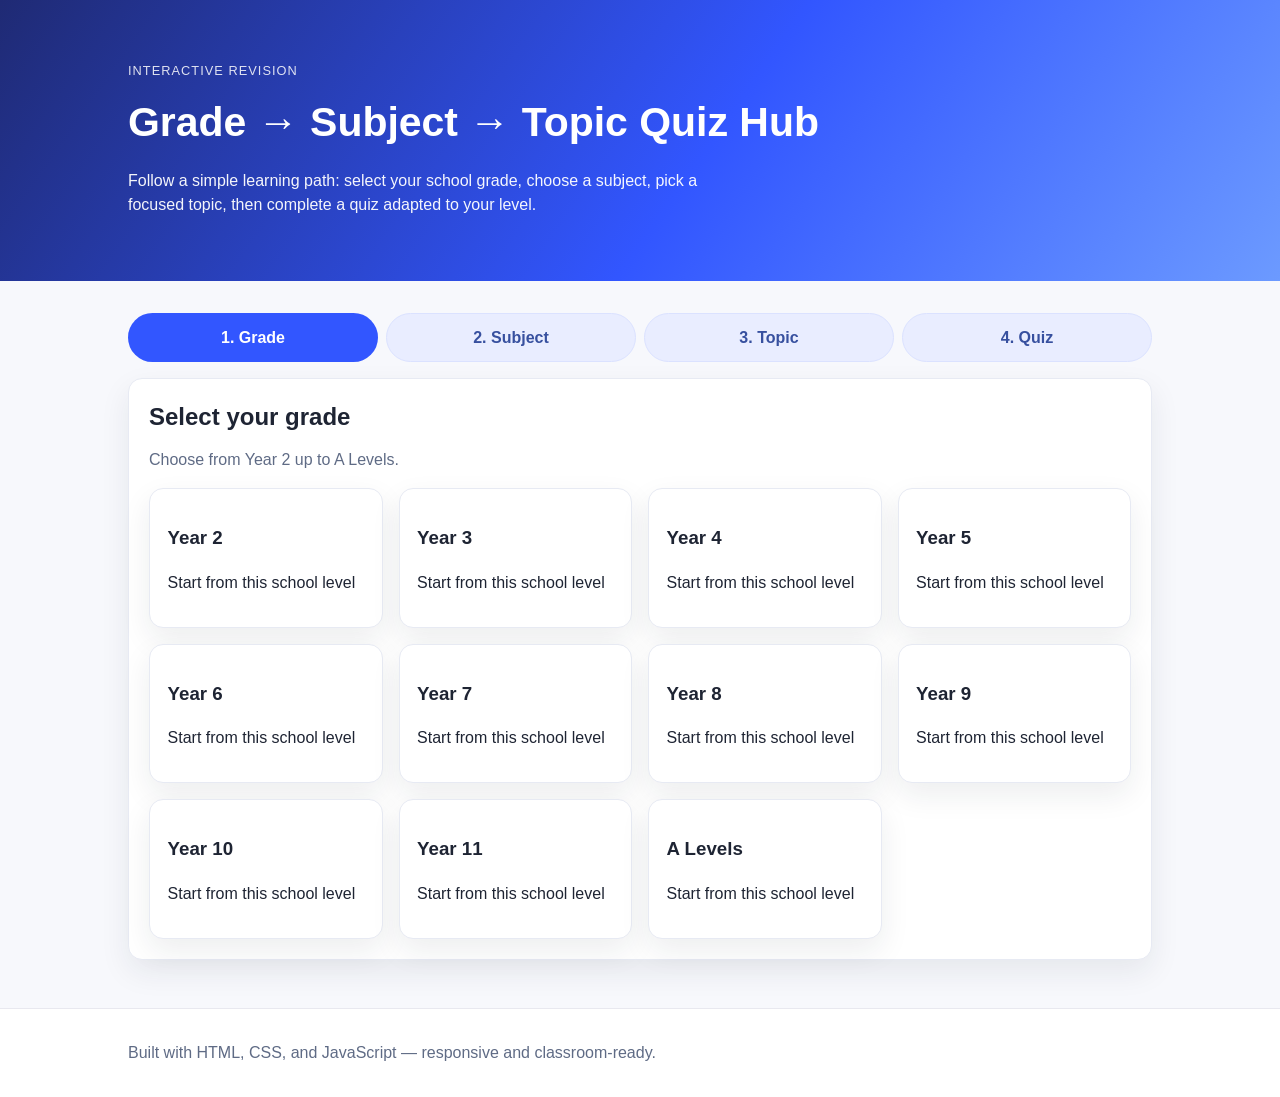
==== commit 8ba0e692: "Merge branch 'main' into codex/add-level-selection-system-for-quizzes-ejuxes" ====
--- a/index.html
+++ b/index.html
@@ -3,96 +3,81 @@
   <head>
     <meta charset="UTF-8" />
     <meta name="viewport" content="width=device-width, initial-scale=1.0" />
-    <title id="page-title">Progressive Quiz Hub</title>
+    <title>Progressive Quiz Hub</title>
     <link rel="stylesheet" href="assets/css/styles.css" />
   </head>
   <body>
     <header class="hero">
       <div class="container">
-        <div class="header-row">
-          <div>
-            <p class="eyebrow" id="hero-eyebrow">Interactive Revision</p>
-            <h1 id="hero-heading">Grade → Subject → Topic Quiz Hub</h1>
-            <p class="subtitle" id="hero-subtitle">
-              Follow a simple learning path: select your school grade, choose a subject,
-              pick a focused topic, then complete a quiz adapted to your level.
-            </p>
-          </div>
-          <div class="lang-picker">
-            <label for="language-select" id="language-label">Interface language</label>
-            <select id="language-select">
-              <option value="en">English</option>
-              <option value="ar">العربية</option>
-              <option value="es">Español</option>
-              <option value="fr">Français</option>
-            </select>
-          </div>
-        </div>
+        <p class="eyebrow">Interactive Revision</p>
+        <h1>Grade → Subject → Topic Quiz Hub</h1>
+        <p class="subtitle">
+          Follow a simple learning path: select your school grade, choose a subject,
+          pick a focused topic, then complete a quiz adapted to your level.
+        </p>
       </div>
     </header>
 
     <main class="container app-shell" id="quiz-app" aria-live="polite">
       <nav class="stepper" aria-label="Quiz setup steps">
-        <span class="step" data-step="grade" id="step-grade">1. Grade</span>
-        <span class="step" data-step="subject" id="step-subject">2. Subject</span>
-        <span class="step" data-step="topic" id="step-topic">3. Topic</span>
-        <span class="step" data-step="quiz" id="step-quiz">4. Quiz</span>
+        <span class="step" data-step="grade">1. Grade</span>
+        <span class="step" data-step="subject">2. Subject</span>
+        <span class="step" data-step="topic">3. Topic</span>
+        <span class="step" data-step="quiz">4. Quiz</span>
       </nav>
 
       <section class="panel" id="grade-panel">
-        <h2 id="grade-title">Select your grade</h2>
-        <p class="panel-subtitle" id="grade-hint">Choose from Year 2 up to A Levels.</p>
+        <h2>Select your grade</h2>
+        <p class="panel-subtitle">Choose from Year 2 up to A Levels.</p>
         <div class="card-grid" id="grade-grid"></div>
       </section>
 
       <section class="panel hidden" id="subject-panel">
-        <button class="btn btn-secondary back-btn" id="back-to-grade" type="button">← Back to grades</button>
-        <h2 id="subject-title">Choose a subject</h2>
+        <button class="btn btn-secondary back-btn" type="button" data-back="grade">← Back to grades</button>
+        <h2>Choose a subject</h2>
         <p class="panel-subtitle" id="subject-context"></p>
         <div class="card-grid" id="subject-grid"></div>
       </section>
 
       <section class="panel hidden" id="topic-panel">
-        <button class="btn btn-secondary back-btn" id="back-to-subject" type="button">← Back to subjects</button>
-        <h2 id="topic-title">Choose a topic</h2>
+        <button class="btn btn-secondary back-btn" type="button" data-back="subject">← Back to subjects</button>
+        <h2>Choose a topic</h2>
         <p class="panel-subtitle" id="topic-context"></p>
         <div class="card-grid" id="topic-grid"></div>
       </section>
 
       <section class="panel hidden" id="quiz-panel">
-        <button class="btn btn-secondary back-btn" id="back-to-topic" type="button">← Back to topics</button>
+        <button class="btn btn-secondary back-btn" type="button" data-back="topic">← Back to topics</button>
         <h2 id="quiz-title"></h2>
         <p class="quiz-progress" id="quiz-progress"></p>
         <h3 id="question-text"></h3>
         <div class="choices" id="choices"></div>
         <p class="feedback" id="feedback"></p>
         <div class="quiz-actions">
-          <p class="live-score"><span id="score-label">Score:</span> <span id="score-value">0</span></p>
+          <p class="live-score">Score: <span id="score-value">0</span></p>
           <button id="next-btn" class="btn" type="button" disabled>Next question</button>
         </div>
       </section>
 
       <section class="panel hidden" id="result-panel">
-        <h2 id="quiz-done-title">Quiz complete!</h2>
+        <h2>Quiz complete!</h2>
         <p id="result-summary"></p>
         <p id="result-message"></p>
         <div class="result-actions">
           <button class="btn" id="retry-btn" type="button">Retry topic</button>
           <button class="btn btn-secondary" id="new-topic-btn" type="button">Choose another topic</button>
           <button class="btn btn-secondary" id="new-grade-btn" type="button">Start over</button>
-          <a class="btn hidden" id="reward-link" href="reward.html">Choose reward</a>
         </div>
       </section>
     </main>
 
     <footer class="footer">
       <div class="container">
-        <p id="footer-text">Built with HTML, CSS, and JavaScript — responsive and classroom-ready.</p>
+        <p>Built with HTML, CSS, and JavaScript — responsive and classroom-ready.</p>
       </div>
     </footer>
 
     <script src="assets/js/questions.js"></script>
-    <script src="assets/js/i18n.js"></script>
     <script src="assets/js/app.js"></script>
   </body>
 </html>
--- a/assets/css/styles.css
+++ b/assets/css/styles.css
@@ -10,60 +10,175 @@
   --shadow: 0 12px 30px rgba(31, 41, 55, 0.08);
   --radius: 14px;
 }
+
 * { box-sizing: border-box; }
-body { margin: 0; font-family: Inter, Segoe UI, Roboto, Helvetica, Arial, sans-serif; color: var(--text); background: var(--bg); line-height: 1.5; }
+
+body {
+  margin: 0;
+  font-family: Inter, Segoe UI, Roboto, Helvetica, Arial, sans-serif;
+  color: var(--text);
+  background: var(--bg);
+  line-height: 1.5;
+}
+
 .container { width: min(1024px, 92vw); margin: 0 auto; }
 
-.hero, .subject-header { background: linear-gradient(125deg, #1f2a74, #3256ff 55%, #6c9aff); color: #fff; padding: 3rem 0; }
-.header-row { display: flex; justify-content: space-between; gap: 1rem; align-items: flex-start; }
-.lang-picker { min-width: 180px; display: grid; gap: 0.3rem; }
-.lang-picker label { font-weight: 700; }
-.lang-picker select { border: 1px solid #cfd8ff; border-radius: 8px; padding: 0.5rem; font: inherit; }
-.eyebrow { text-transform: uppercase; letter-spacing: 0.08em; font-size: 0.8rem; opacity: 0.85; margin-bottom: 0.75rem; }
+.hero,
+.subject-header {
+  background: linear-gradient(125deg, #1f2a74, #3256ff 55%, #6c9aff);
+  color: #fff;
+  padding: 3rem 0;
+}
+
+.eyebrow {
+  text-transform: uppercase;
+  letter-spacing: 0.08em;
+  font-size: 0.8rem;
+  opacity: 0.85;
+  margin-bottom: 0.75rem;
+}
+
 h1 { margin: 0; font-size: clamp(1.8rem, 3.2vw, 2.9rem); }
 .subtitle { margin-top: 1rem; max-width: 65ch; color: rgba(255, 255, 255, 0.95); }
 
 .app-shell { margin: 2rem auto 3rem; }
-.stepper { display: grid; grid-template-columns: repeat(4, minmax(0, 1fr)); gap: 0.5rem; margin-bottom: 1rem; }
-.step { padding: 0.7rem; border-radius: 999px; font-weight: 700; text-align: center; background: #e9edff; color: #37509f; border: 1px solid #dbe2ff; }
+
+.stepper {
+  display: grid;
+  grid-template-columns: repeat(4, minmax(0, 1fr));
+  gap: 0.5rem;
+  margin-bottom: 1rem;
+}
+
+.step {
+  padding: 0.7rem;
+  border-radius: 999px;
+  font-weight: 700;
+  text-align: center;
+  background: #e9edff;
+  color: #37509f;
+  border: 1px solid #dbe2ff;
+}
+
 .step.active { background: var(--primary); color: #fff; border-color: transparent; }
 .step.done { background: #e8f7ee; color: #12713f; border-color: #c7e8d3; }
 
-.panel { background: var(--surface); border-radius: var(--radius); box-shadow: var(--shadow); border: 1px solid #e7eaf3; padding: 1.25rem; margin-bottom: 1rem; }
+.panel {
+  background: var(--surface);
+  border-radius: var(--radius);
+  box-shadow: var(--shadow);
+  border: 1px solid #e7eaf3;
+  padding: 1.25rem;
+  margin-bottom: 1rem;
+}
+
 .panel h2 { margin-top: 0; }
 .panel-subtitle { color: var(--muted); margin-top: -0.4rem; }
-.card-grid { display: grid; gap: 1rem; grid-template-columns: repeat(auto-fit, minmax(200px, 1fr)); }
-.subject-card { display: block; text-decoration: none; color: inherit; background: var(--surface); border-radius: var(--radius); padding: 1rem 1.1rem; box-shadow: var(--shadow); border: 1px solid #e7eaf3; transition: transform .2s ease, box-shadow .2s ease; }
-.option-card { width: 100%; text-align: left; cursor: pointer; font: inherit; }
-.subject-card:hover, .subject-card:focus-visible { transform: translateY(-3px); box-shadow: 0 14px 28px rgba(50, 86, 255, 0.22); }
+
+.card-grid {
+  display: grid;
+  gap: 1rem;
+  grid-template-columns: repeat(auto-fit, minmax(200px, 1fr));
+}
+
+.subject-card {
+  display: block;
+  text-decoration: none;
+  color: inherit;
+  background: var(--surface);
+  border-radius: var(--radius);
+  padding: 1rem 1.1rem;
+  box-shadow: var(--shadow);
+  border: 1px solid #e7eaf3;
+  transition: transform 0.2s ease, box-shadow 0.2s ease;
+}
+
+.option-card {
+  width: 100%;
+  text-align: left;
+  cursor: pointer;
+  font: inherit;
+}
+
+.subject-card:hover,
+.subject-card:focus-visible {
+  transform: translateY(-3px);
+  box-shadow: 0 14px 28px rgba(50, 86, 255, 0.22);
+}
+
+.back-link { display: inline-block; color: #fff; margin-bottom: 1rem; }
 .back-btn { margin-bottom: 0.75rem; }
 
 .quiz-progress { color: var(--muted); font-weight: 600; }
 .choices { display: grid; gap: 0.65rem; margin-top: 1rem; }
-.choice-btn { text-align: left; border: 1px solid #d6dbe7; background: #fff; border-radius: 12px; padding: 0.75rem; cursor: pointer; font-size: 1rem; }
-.choice-btn:hover:not(:disabled), .choice-btn:focus-visible:not(:disabled) { border-color: var(--primary); }
+
+.choice-btn {
+  text-align: left;
+  border: 1px solid #d6dbe7;
+  background: #fff;
+  border-radius: 12px;
+  padding: 0.75rem;
+  cursor: pointer;
+  font-size: 1rem;
+}
+
+.choice-btn:hover:not(:disabled),
+.choice-btn:focus-visible:not(:disabled) { border-color: var(--primary); }
 .choice-btn.correct { border-color: #22a652; background: #ecfff3; }
 .choice-btn.incorrect { border-color: #d03434; background: #fff2f2; }
+
 .feedback { min-height: 1.5rem; font-weight: 700; margin-top: 1rem; }
 .feedback.ok { color: var(--success); }
 .feedback.ko { color: var(--danger); }
 
-.quiz-actions, .result-actions { display: flex; flex-wrap: wrap; justify-content: space-between; gap: 0.75rem; margin-top: 1rem; align-items: center; }
+.quiz-actions,
+.result-actions {
+  display: flex;
+  flex-wrap: wrap;
+  justify-content: space-between;
+  gap: 0.75rem;
+  margin-top: 1rem;
+  align-items: center;
+}
+
 .live-score { margin: 0; color: var(--muted); }
-.btn { border: none; background: var(--primary); color: #fff; border-radius: 10px; padding: 0.6rem 1rem; cursor: pointer; text-decoration: none; display: inline-block; }
-.btn:hover:not(:disabled), .btn:focus-visible:not(:disabled) { background: var(--primary-dark); }
+
+.btn {
+  border: none;
+  background: var(--primary);
+  color: #fff;
+  border-radius: 10px;
+  padding: 0.6rem 1rem;
+  cursor: pointer;
+  text-decoration: none;
+  display: inline-block;
+}
+
+.btn:hover:not(:disabled),
+.btn:focus-visible:not(:disabled) { background: var(--primary-dark); }
 .btn:disabled { opacity: 0.55; cursor: not-allowed; }
 .btn-secondary { background: #e9edff; color: #1e2f7d; }
-.footer { background: #fff; border-top: 1px solid #e8e8ef; padding: 1rem 0; color: var(--muted); }
+
+.footer {
+  background: #fff;
+  border-top: 1px solid #e8e8ef;
+  padding: 1rem 0;
+  color: var(--muted);
+}
+
 .hidden { display: none; }
 
-[dir="rtl"] .option-card, [dir="rtl"] .choice-btn { text-align: right; }
+@media (max-width: 700px) {
+  .hero,
+  .subject-header { padding: 2.2rem 0; }
 
-@media (max-width: 700px) {
-  .hero, .subject-header { padding: 2.2rem 0; }
-  .header-row { flex-direction: column; }
-  .lang-picker { width: 100%; }
   .stepper { grid-template-columns: 1fr 1fr; }
-  .quiz-actions, .result-actions { flex-direction: column; align-items: stretch; }
+
+  .quiz-actions,
+  .result-actions {
+    flex-direction: column;
+    align-items: stretch;
+  }
+
   .btn { width: 100%; text-align: center; }
 }
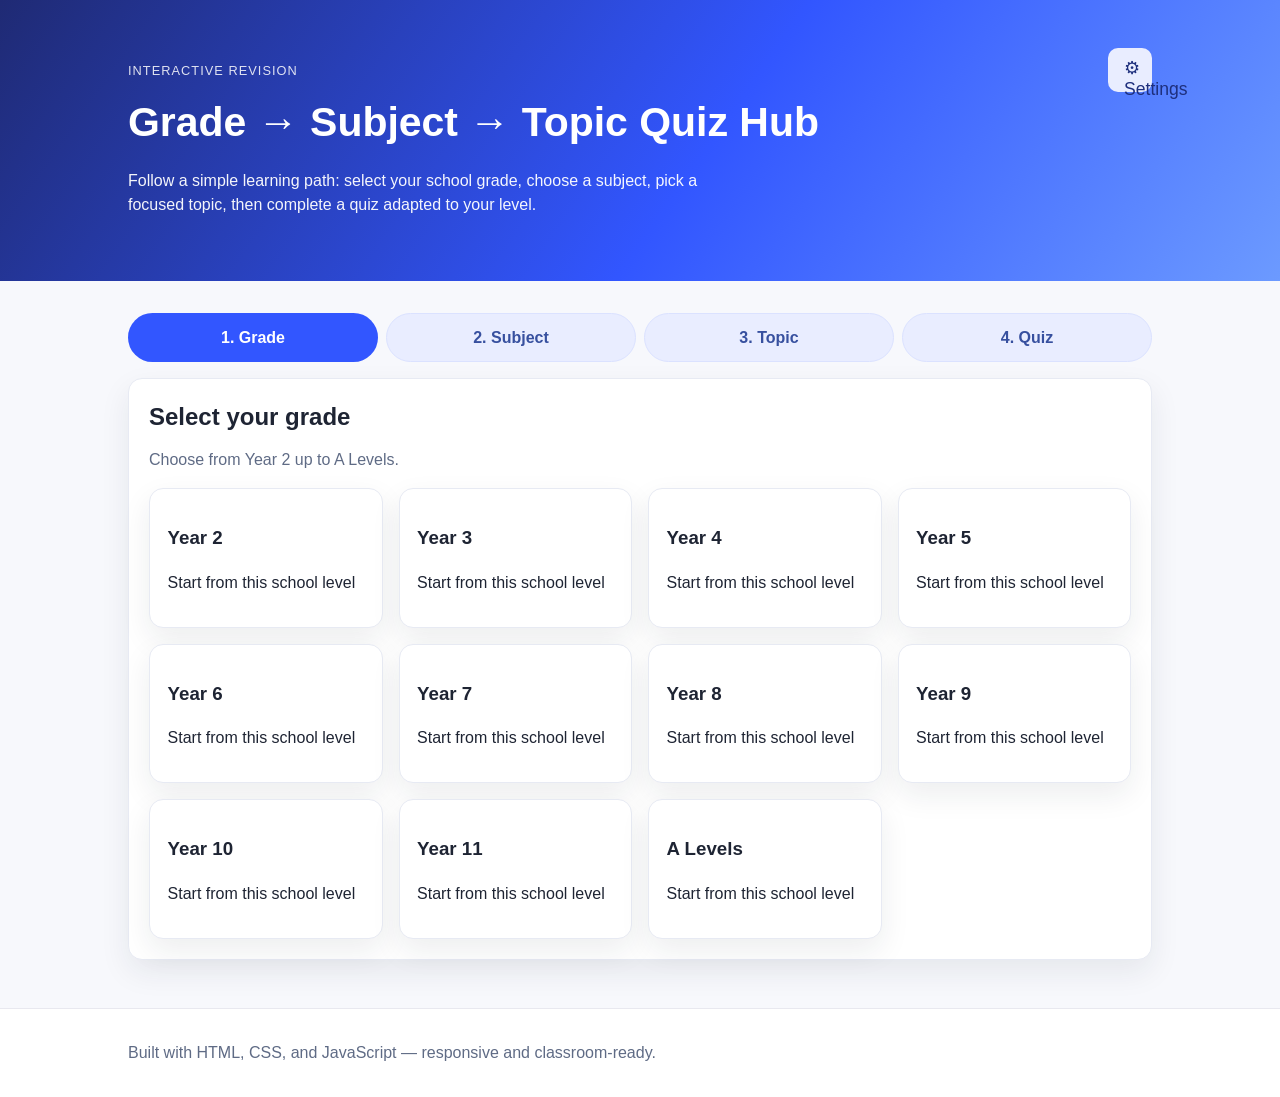
==== commit 68cf366f: "Add settings language toggle, enforce 4-question quizzes, and refine wheel/rewards" ====
--- a/index.html
+++ b/index.html
@@ -3,81 +3,109 @@
   <head>
     <meta charset="UTF-8" />
     <meta name="viewport" content="width=device-width, initial-scale=1.0" />
-    <title>Progressive Quiz Hub</title>
+    <title id="page-title">Progressive Quiz Hub</title>
     <link rel="stylesheet" href="assets/css/styles.css" />
   </head>
   <body>
     <header class="hero">
       <div class="container">
-        <p class="eyebrow">Interactive Revision</p>
-        <h1>Grade → Subject → Topic Quiz Hub</h1>
-        <p class="subtitle">
-          Follow a simple learning path: select your school grade, choose a subject,
-          pick a focused topic, then complete a quiz adapted to your level.
-        </p>
+        <div class="header-row">
+          <div>
+            <p class="eyebrow" id="hero-eyebrow">Interactive Revision</p>
+            <h1 id="hero-heading">Grade → Subject → Topic Quiz Hub</h1>
+            <p class="subtitle" id="hero-subtitle">
+              Follow a simple learning path: select your school grade, choose a subject,
+              pick a focused topic, then complete a quiz adapted to your level.
+            </p>
+          </div>
+          <div class="lang-settings">
+            <button class="btn btn-secondary settings-btn" id="settings-toggle" type="button">⚙</button>
+            <div class="lang-picker hidden" id="lang-picker-panel">
+              <label for="language-select" id="language-label">Interface language</label>
+              <select id="language-select">
+                <option value="en">English</option>
+                <option value="ar">العربية</option>
+                <option value="es">Español</option>
+                <option value="fr">Français</option>
+              </select>
+            </div>
+          </div>
+        </div>
       </div>
     </header>
 
     <main class="container app-shell" id="quiz-app" aria-live="polite">
       <nav class="stepper" aria-label="Quiz setup steps">
-        <span class="step" data-step="grade">1. Grade</span>
-        <span class="step" data-step="subject">2. Subject</span>
-        <span class="step" data-step="topic">3. Topic</span>
-        <span class="step" data-step="quiz">4. Quiz</span>
+        <span class="step" data-step="grade" id="step-grade">1. Grade</span>
+        <span class="step" data-step="subject" id="step-subject">2. Subject</span>
+        <span class="step" data-step="topic" id="step-topic">3. Topic</span>
+        <span class="step" data-step="quiz" id="step-quiz">4. Quiz</span>
       </nav>
 
       <section class="panel" id="grade-panel">
-        <h2>Select your grade</h2>
-        <p class="panel-subtitle">Choose from Year 2 up to A Levels.</p>
+        <h2 id="grade-title">Select your grade</h2>
+        <p class="panel-subtitle" id="grade-hint">Choose from Year 2 up to A Levels.</p>
         <div class="card-grid" id="grade-grid"></div>
       </section>
 
       <section class="panel hidden" id="subject-panel">
-        <button class="btn btn-secondary back-btn" type="button" data-back="grade">← Back to grades</button>
-        <h2>Choose a subject</h2>
+        <button class="btn btn-secondary back-btn" id="back-to-grade" type="button">← Back to grades</button>
+        <h2 id="subject-title">Choose a subject</h2>
         <p class="panel-subtitle" id="subject-context"></p>
         <div class="card-grid" id="subject-grid"></div>
+        <div class="wheel-section">
+          <h3 id="wheel-title">Not sure? Spin the subject wheel</h3>
+          <div class="wheel-wrap">
+            <div class="wheel-pointer" aria-hidden="true"></div>
+            <div class="subject-wheel" id="subject-wheel" role="img" aria-label="Subject wheel"></div>
+          </div>
+          <button class="btn" id="spin-wheel-btn" type="button">Spin</button>
+          <p class="panel-subtitle" id="wheel-result"></p>
+        </div>
+
       </section>
 
       <section class="panel hidden" id="topic-panel">
-        <button class="btn btn-secondary back-btn" type="button" data-back="subject">← Back to subjects</button>
-        <h2>Choose a topic</h2>
+        <button class="btn btn-secondary back-btn" id="back-to-subject" type="button">← Back to subjects</button>
+        <h2 id="topic-title">Choose a topic</h2>
         <p class="panel-subtitle" id="topic-context"></p>
         <div class="card-grid" id="topic-grid"></div>
       </section>
 
       <section class="panel hidden" id="quiz-panel">
-        <button class="btn btn-secondary back-btn" type="button" data-back="topic">← Back to topics</button>
+        <button class="btn btn-secondary back-btn" id="back-to-topic" type="button">← Back to topics</button>
         <h2 id="quiz-title"></h2>
         <p class="quiz-progress" id="quiz-progress"></p>
         <h3 id="question-text"></h3>
         <div class="choices" id="choices"></div>
         <p class="feedback" id="feedback"></p>
         <div class="quiz-actions">
-          <p class="live-score">Score: <span id="score-value">0</span></p>
+          <p class="live-score"><span id="score-label">Score:</span> <span id="score-value">0</span></p>
           <button id="next-btn" class="btn" type="button" disabled>Next question</button>
         </div>
       </section>
 
       <section class="panel hidden" id="result-panel">
-        <h2>Quiz complete!</h2>
+        <h2 id="quiz-done-title">Quiz complete!</h2>
         <p id="result-summary"></p>
         <p id="result-message"></p>
         <div class="result-actions">
           <button class="btn" id="retry-btn" type="button">Retry topic</button>
           <button class="btn btn-secondary" id="new-topic-btn" type="button">Choose another topic</button>
           <button class="btn btn-secondary" id="new-grade-btn" type="button">Start over</button>
+          <a class="btn hidden" id="reward-link" href="reward.html">Choose reward</a>
         </div>
       </section>
     </main>
 
     <footer class="footer">
       <div class="container">
-        <p>Built with HTML, CSS, and JavaScript — responsive and classroom-ready.</p>
+        <p id="footer-text">Built with HTML, CSS, and JavaScript — responsive and classroom-ready.</p>
       </div>
     </footer>
 
     <script src="assets/js/questions.js"></script>
+    <script src="assets/js/i18n.js"></script>
     <script src="assets/js/app.js"></script>
   </body>
 </html>
--- a/assets/css/styles.css
+++ b/assets/css/styles.css
@@ -10,175 +10,72 @@
   --shadow: 0 12px 30px rgba(31, 41, 55, 0.08);
   --radius: 14px;
 }
-
 * { box-sizing: border-box; }
-
-body {
-  margin: 0;
-  font-family: Inter, Segoe UI, Roboto, Helvetica, Arial, sans-serif;
-  color: var(--text);
-  background: var(--bg);
-  line-height: 1.5;
-}
-
+body { margin: 0; font-family: Inter, Segoe UI, Roboto, Helvetica, Arial, sans-serif; color: var(--text); background: var(--bg); line-height: 1.5; }
 .container { width: min(1024px, 92vw); margin: 0 auto; }
 
-.hero,
-.subject-header {
-  background: linear-gradient(125deg, #1f2a74, #3256ff 55%, #6c9aff);
-  color: #fff;
-  padding: 3rem 0;
-}
-
-.eyebrow {
-  text-transform: uppercase;
-  letter-spacing: 0.08em;
-  font-size: 0.8rem;
-  opacity: 0.85;
-  margin-bottom: 0.75rem;
-}
-
+.hero, .subject-header { background: linear-gradient(125deg, #1f2a74, #3256ff 55%, #6c9aff); color: #fff; padding: 3rem 0; }
+.header-row { display: flex; justify-content: space-between; gap: 1rem; align-items: flex-start; }
+.lang-settings { min-width: 56px; display: flex; flex-direction: column; align-items: flex-end; gap: .4rem; }
+.settings-btn { width: 44px; height: 44px; padding: 0; border-radius: 999px; font-size: 1.1rem; }
+.lang-picker { min-width: 190px; display: grid; gap: 0.3rem; background: rgba(255,255,255,.14); padding: .6rem; border-radius: 10px; }
+.lang-picker label { font-weight: 700; }
+.lang-picker select { border: 1px solid #cfd8ff; border-radius: 8px; padding: 0.5rem; font: inherit; }
+.eyebrow { text-transform: uppercase; letter-spacing: 0.08em; font-size: 0.8rem; opacity: 0.85; margin-bottom: 0.75rem; }
 h1 { margin: 0; font-size: clamp(1.8rem, 3.2vw, 2.9rem); }
 .subtitle { margin-top: 1rem; max-width: 65ch; color: rgba(255, 255, 255, 0.95); }
 
 .app-shell { margin: 2rem auto 3rem; }
-
-.stepper {
-  display: grid;
-  grid-template-columns: repeat(4, minmax(0, 1fr));
-  gap: 0.5rem;
-  margin-bottom: 1rem;
-}
-
-.step {
-  padding: 0.7rem;
-  border-radius: 999px;
-  font-weight: 700;
-  text-align: center;
-  background: #e9edff;
-  color: #37509f;
-  border: 1px solid #dbe2ff;
-}
-
+.stepper { display: grid; grid-template-columns: repeat(4, minmax(0, 1fr)); gap: 0.5rem; margin-bottom: 1rem; }
+.step { padding: 0.7rem; border-radius: 999px; font-weight: 700; text-align: center; background: #e9edff; color: #37509f; border: 1px solid #dbe2ff; }
 .step.active { background: var(--primary); color: #fff; border-color: transparent; }
 .step.done { background: #e8f7ee; color: #12713f; border-color: #c7e8d3; }
 
-.panel {
-  background: var(--surface);
-  border-radius: var(--radius);
-  box-shadow: var(--shadow);
-  border: 1px solid #e7eaf3;
-  padding: 1.25rem;
-  margin-bottom: 1rem;
-}
-
+.panel { background: var(--surface); border-radius: var(--radius); box-shadow: var(--shadow); border: 1px solid #e7eaf3; padding: 1.25rem; margin-bottom: 1rem; }
 .panel h2 { margin-top: 0; }
 .panel-subtitle { color: var(--muted); margin-top: -0.4rem; }
-
-.card-grid {
-  display: grid;
-  gap: 1rem;
-  grid-template-columns: repeat(auto-fit, minmax(200px, 1fr));
-}
-
-.subject-card {
-  display: block;
-  text-decoration: none;
-  color: inherit;
-  background: var(--surface);
-  border-radius: var(--radius);
-  padding: 1rem 1.1rem;
-  box-shadow: var(--shadow);
-  border: 1px solid #e7eaf3;
-  transition: transform 0.2s ease, box-shadow 0.2s ease;
-}
-
-.option-card {
-  width: 100%;
-  text-align: left;
-  cursor: pointer;
-  font: inherit;
-}
-
-.subject-card:hover,
-.subject-card:focus-visible {
-  transform: translateY(-3px);
-  box-shadow: 0 14px 28px rgba(50, 86, 255, 0.22);
-}
-
-.back-link { display: inline-block; color: #fff; margin-bottom: 1rem; }
+.card-grid { display: grid; gap: 1rem; grid-template-columns: repeat(auto-fit, minmax(200px, 1fr)); }
+.subject-card { display: block; text-decoration: none; color: inherit; background: var(--surface); border-radius: var(--radius); padding: 1rem 1.1rem; box-shadow: var(--shadow); border: 1px solid #e7eaf3; transition: transform .2s ease, box-shadow .2s ease; }
+.option-card { width: 100%; text-align: left; cursor: pointer; font: inherit; }
+.subject-card:hover, .subject-card:focus-visible { transform: translateY(-3px); box-shadow: 0 14px 28px rgba(50, 86, 255, 0.22); }
+.locked-card { opacity: .55; cursor: not-allowed; }
 .back-btn { margin-bottom: 0.75rem; }
 
 .quiz-progress { color: var(--muted); font-weight: 600; }
 .choices { display: grid; gap: 0.65rem; margin-top: 1rem; }
-
-.choice-btn {
-  text-align: left;
-  border: 1px solid #d6dbe7;
-  background: #fff;
-  border-radius: 12px;
-  padding: 0.75rem;
-  cursor: pointer;
-  font-size: 1rem;
-}
-
-.choice-btn:hover:not(:disabled),
-.choice-btn:focus-visible:not(:disabled) { border-color: var(--primary); }
+.choice-btn { text-align: left; border: 1px solid #d6dbe7; background: #fff; border-radius: 12px; padding: 0.75rem; cursor: pointer; font-size: 1rem; }
+.choice-btn:hover:not(:disabled), .choice-btn:focus-visible:not(:disabled) { border-color: var(--primary); }
 .choice-btn.correct { border-color: #22a652; background: #ecfff3; }
 .choice-btn.incorrect { border-color: #d03434; background: #fff2f2; }
-
 .feedback { min-height: 1.5rem; font-weight: 700; margin-top: 1rem; }
 .feedback.ok { color: var(--success); }
 .feedback.ko { color: var(--danger); }
 
-.quiz-actions,
-.result-actions {
-  display: flex;
-  flex-wrap: wrap;
-  justify-content: space-between;
-  gap: 0.75rem;
-  margin-top: 1rem;
-  align-items: center;
-}
-
+.quiz-actions, .result-actions { display: flex; flex-wrap: wrap; justify-content: space-between; gap: 0.75rem; margin-top: 1rem; align-items: center; }
 .live-score { margin: 0; color: var(--muted); }
-
-.btn {
-  border: none;
-  background: var(--primary);
-  color: #fff;
-  border-radius: 10px;
-  padding: 0.6rem 1rem;
-  cursor: pointer;
-  text-decoration: none;
-  display: inline-block;
-}
-
-.btn:hover:not(:disabled),
-.btn:focus-visible:not(:disabled) { background: var(--primary-dark); }
+.btn { border: none; background: var(--primary); color: #fff; border-radius: 10px; padding: 0.6rem 1rem; cursor: pointer; text-decoration: none; display: inline-block; }
+.btn:hover:not(:disabled), .btn:focus-visible:not(:disabled) { background: var(--primary-dark); }
 .btn:disabled { opacity: 0.55; cursor: not-allowed; }
 .btn-secondary { background: #e9edff; color: #1e2f7d; }
-
-.footer {
-  background: #fff;
-  border-top: 1px solid #e8e8ef;
-  padding: 1rem 0;
-  color: var(--muted);
-}
-
+.footer { background: #fff; border-top: 1px solid #e8e8ef; padding: 1rem 0; color: var(--muted); }
 .hidden { display: none; }
 
+.wheel-section { margin-top: 1rem; border-top: 1px dashed #d8def3; padding-top: 1rem; }
+.wheel-wrap { position: relative; width: min(260px, 80vw); margin: 0.8rem auto; }
+.wheel-pointer { width: 0; height: 0; border-left: 12px solid transparent; border-right: 12px solid transparent; border-top: 20px solid var(--text); margin: 0 auto -4px; z-index: 2; position: relative; }
+.subject-wheel { width: 100%; aspect-ratio: 1/1; border-radius: 50%; border: 6px solid #fff; box-shadow: 0 10px 24px rgba(0,0,0,.2); transition: transform 2.8s cubic-bezier(.2,.9,.1,1);
+background: conic-gradient(#3256ff 0deg 60deg,#6c9aff 60deg 120deg,#2b7aee 120deg 180deg,#4fc0ff 180deg 240deg,#50b88d 240deg 300deg,#ffd166 300deg 360deg); }
+
+
+[dir="rtl"] .option-card, [dir="rtl"] .choice-btn { text-align: right; }
+
 @media (max-width: 700px) {
-  .hero,
-  .subject-header { padding: 2.2rem 0; }
-
+  .hero, .subject-header { padding: 2.2rem 0; }
+  .header-row { flex-direction: column; }
+  .lang-settings { width: 100%; align-items: stretch; }
+  .settings-btn { width: 100%; border-radius: 10px; }
+  .lang-picker { width: 100%; }
   .stepper { grid-template-columns: 1fr 1fr; }
-
-  .quiz-actions,
-  .result-actions {
-    flex-direction: column;
-    align-items: stretch;
-  }
-
+  .quiz-actions, .result-actions { flex-direction: column; align-items: stretch; }
   .btn { width: 100%; text-align: center; }
 }
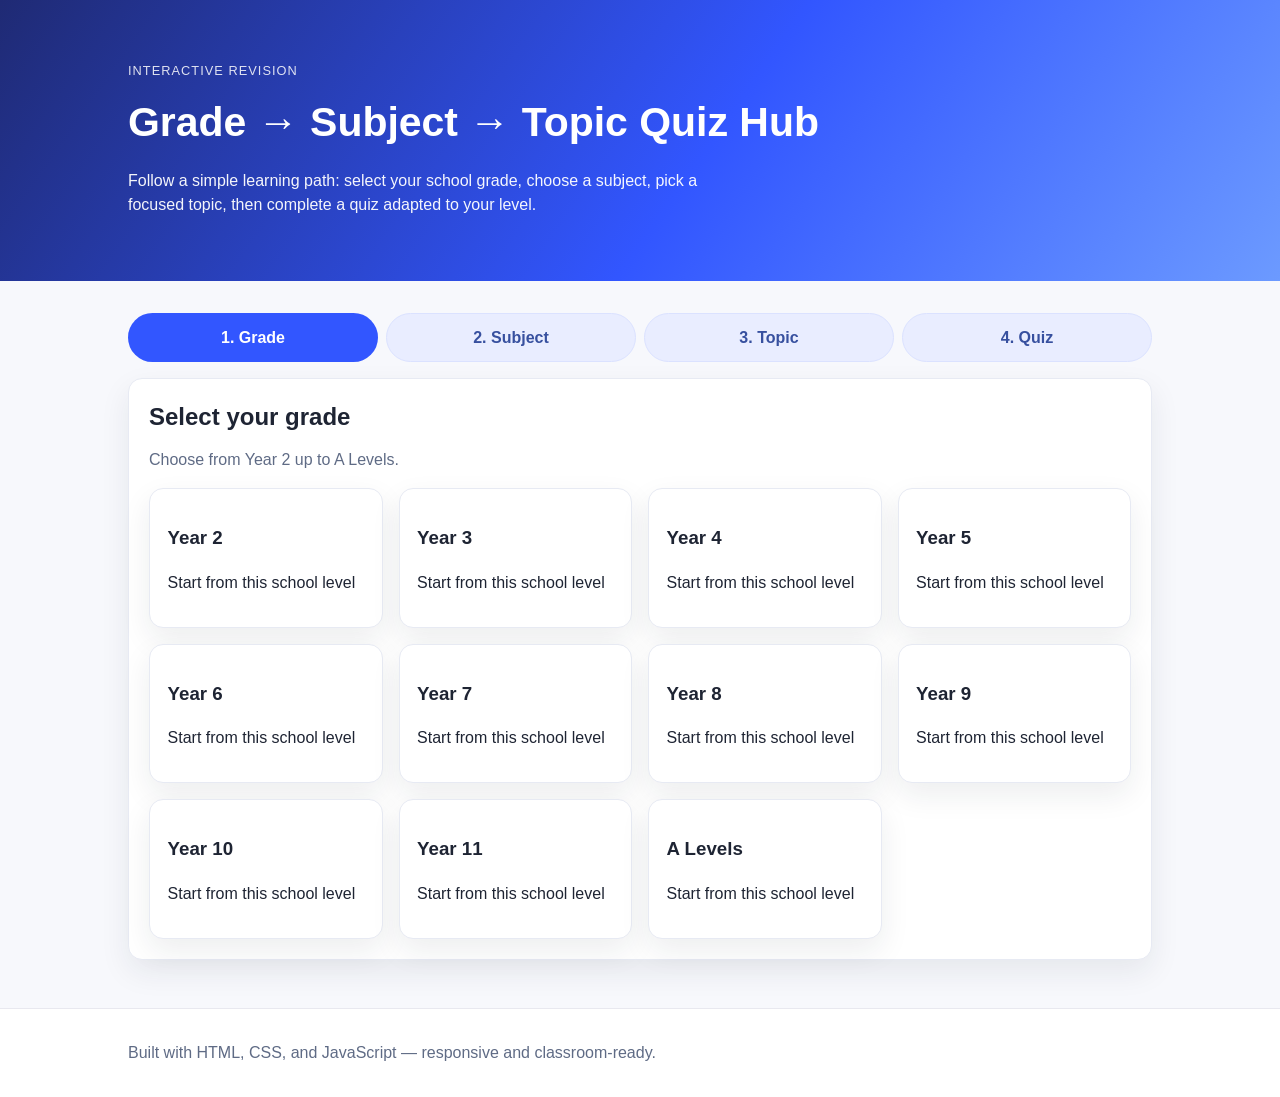
==== commit 4bb7245a: "Merge branch 'main' into codex/add-level-selection-system-for-quizzes-kev43s" ====
--- a/index.html
+++ b/index.html
@@ -3,109 +3,82 @@
   <head>
     <meta charset="UTF-8" />
     <meta name="viewport" content="width=device-width, initial-scale=1.0" />
-    <title id="page-title">Progressive Quiz Hub</title>
+    <title>Progressive Quiz Hub</title>
     <link rel="stylesheet" href="assets/css/styles.css" />
   </head>
   <body>
     <header class="hero">
       <div class="container">
-        <div class="header-row">
-          <div>
-            <p class="eyebrow" id="hero-eyebrow">Interactive Revision</p>
-            <h1 id="hero-heading">Grade → Subject → Topic Quiz Hub</h1>
-            <p class="subtitle" id="hero-subtitle">
-              Follow a simple learning path: select your school grade, choose a subject,
-              pick a focused topic, then complete a quiz adapted to your level.
-            </p>
-          </div>
-          <div class="lang-settings">
-            <button class="btn btn-secondary settings-btn" id="settings-toggle" type="button">⚙</button>
-            <div class="lang-picker hidden" id="lang-picker-panel">
-              <label for="language-select" id="language-label">Interface language</label>
-              <select id="language-select">
-                <option value="en">English</option>
-                <option value="ar">العربية</option>
-                <option value="es">Español</option>
-                <option value="fr">Français</option>
-              </select>
-            </div>
-          </div>
-        </div>
+        <p class="eyebrow">Interactive Revision</p>
+        <h1>Grade → Subject → Topic Quiz Hub</h1>
+        <p class="subtitle">
+          Follow a simple learning path: select your school grade, choose a subject,
+          pick a focused topic, then complete a quiz adapted to your level.
+        </p>
       </div>
     </header>
 
     <main class="container app-shell" id="quiz-app" aria-live="polite">
       <nav class="stepper" aria-label="Quiz setup steps">
-        <span class="step" data-step="grade" id="step-grade">1. Grade</span>
-        <span class="step" data-step="subject" id="step-subject">2. Subject</span>
-        <span class="step" data-step="topic" id="step-topic">3. Topic</span>
-        <span class="step" data-step="quiz" id="step-quiz">4. Quiz</span>
+        <span class="step" data-step="grade">1. Grade</span>
+        <span class="step" data-step="subject">2. Subject</span>
+        <span class="step" data-step="topic">3. Topic</span>
+        <span class="step" data-step="quiz">4. Quiz</span>
       </nav>
 
       <section class="panel" id="grade-panel">
-        <h2 id="grade-title">Select your grade</h2>
-        <p class="panel-subtitle" id="grade-hint">Choose from Year 2 up to A Levels.</p>
+        <h2>Select your grade</h2>
+        <p class="panel-subtitle">Choose from Year 2 up to A Levels.</p>
         <div class="card-grid" id="grade-grid"></div>
       </section>
 
       <section class="panel hidden" id="subject-panel">
-        <button class="btn btn-secondary back-btn" id="back-to-grade" type="button">← Back to grades</button>
-        <h2 id="subject-title">Choose a subject</h2>
+        <button class="btn btn-secondary back-btn" type="button" data-back="grade">← Back to grades</button>
+        <h2>Choose a subject</h2>
         <p class="panel-subtitle" id="subject-context"></p>
         <div class="card-grid" id="subject-grid"></div>
-        <div class="wheel-section">
-          <h3 id="wheel-title">Not sure? Spin the subject wheel</h3>
-          <div class="wheel-wrap">
-            <div class="wheel-pointer" aria-hidden="true"></div>
-            <div class="subject-wheel" id="subject-wheel" role="img" aria-label="Subject wheel"></div>
-          </div>
-          <button class="btn" id="spin-wheel-btn" type="button">Spin</button>
-          <p class="panel-subtitle" id="wheel-result"></p>
-        </div>
-
       </section>
 
       <section class="panel hidden" id="topic-panel">
-        <button class="btn btn-secondary back-btn" id="back-to-subject" type="button">← Back to subjects</button>
-        <h2 id="topic-title">Choose a topic</h2>
+        <button class="btn btn-secondary back-btn" type="button" data-back="subject">← Back to subjects</button>
+        <h2>Choose a topic</h2>
         <p class="panel-subtitle" id="topic-context"></p>
         <div class="card-grid" id="topic-grid"></div>
       </section>
 
       <section class="panel hidden" id="quiz-panel">
-        <button class="btn btn-secondary back-btn" id="back-to-topic" type="button">← Back to topics</button>
+        <button class="btn btn-secondary back-btn" type="button" data-back="topic">← Back to topics</button>
         <h2 id="quiz-title"></h2>
         <p class="quiz-progress" id="quiz-progress"></p>
         <h3 id="question-text"></h3>
         <div class="choices" id="choices"></div>
         <p class="feedback" id="feedback"></p>
         <div class="quiz-actions">
-          <p class="live-score"><span id="score-label">Score:</span> <span id="score-value">0</span></p>
+          <p class="live-score">Score: <span id="score-value">0</span></p>
           <button id="next-btn" class="btn" type="button" disabled>Next question</button>
         </div>
+
       </section>
 
       <section class="panel hidden" id="result-panel">
-        <h2 id="quiz-done-title">Quiz complete!</h2>
+        <h2>Quiz complete!</h2>
         <p id="result-summary"></p>
         <p id="result-message"></p>
         <div class="result-actions">
           <button class="btn" id="retry-btn" type="button">Retry topic</button>
           <button class="btn btn-secondary" id="new-topic-btn" type="button">Choose another topic</button>
           <button class="btn btn-secondary" id="new-grade-btn" type="button">Start over</button>
-          <a class="btn hidden" id="reward-link" href="reward.html">Choose reward</a>
         </div>
       </section>
     </main>
 
     <footer class="footer">
       <div class="container">
-        <p id="footer-text">Built with HTML, CSS, and JavaScript — responsive and classroom-ready.</p>
+        <p>Built with HTML, CSS, and JavaScript — responsive and classroom-ready.</p>
       </div>
     </footer>
 
     <script src="assets/js/questions.js"></script>
-    <script src="assets/js/i18n.js"></script>
     <script src="assets/js/app.js"></script>
   </body>
 </html>
--- a/assets/css/styles.css
+++ b/assets/css/styles.css
@@ -10,72 +10,175 @@
   --shadow: 0 12px 30px rgba(31, 41, 55, 0.08);
   --radius: 14px;
 }
+
 * { box-sizing: border-box; }
-body { margin: 0; font-family: Inter, Segoe UI, Roboto, Helvetica, Arial, sans-serif; color: var(--text); background: var(--bg); line-height: 1.5; }
+
+body {
+  margin: 0;
+  font-family: Inter, Segoe UI, Roboto, Helvetica, Arial, sans-serif;
+  color: var(--text);
+  background: var(--bg);
+  line-height: 1.5;
+}
+
 .container { width: min(1024px, 92vw); margin: 0 auto; }
 
-.hero, .subject-header { background: linear-gradient(125deg, #1f2a74, #3256ff 55%, #6c9aff); color: #fff; padding: 3rem 0; }
-.header-row { display: flex; justify-content: space-between; gap: 1rem; align-items: flex-start; }
-.lang-settings { min-width: 56px; display: flex; flex-direction: column; align-items: flex-end; gap: .4rem; }
-.settings-btn { width: 44px; height: 44px; padding: 0; border-radius: 999px; font-size: 1.1rem; }
-.lang-picker { min-width: 190px; display: grid; gap: 0.3rem; background: rgba(255,255,255,.14); padding: .6rem; border-radius: 10px; }
-.lang-picker label { font-weight: 700; }
-.lang-picker select { border: 1px solid #cfd8ff; border-radius: 8px; padding: 0.5rem; font: inherit; }
-.eyebrow { text-transform: uppercase; letter-spacing: 0.08em; font-size: 0.8rem; opacity: 0.85; margin-bottom: 0.75rem; }
+.hero,
+.subject-header {
+  background: linear-gradient(125deg, #1f2a74, #3256ff 55%, #6c9aff);
+  color: #fff;
+  padding: 3rem 0;
+}
+
+.eyebrow {
+  text-transform: uppercase;
+  letter-spacing: 0.08em;
+  font-size: 0.8rem;
+  opacity: 0.85;
+  margin-bottom: 0.75rem;
+}
+
 h1 { margin: 0; font-size: clamp(1.8rem, 3.2vw, 2.9rem); }
 .subtitle { margin-top: 1rem; max-width: 65ch; color: rgba(255, 255, 255, 0.95); }
 
 .app-shell { margin: 2rem auto 3rem; }
-.stepper { display: grid; grid-template-columns: repeat(4, minmax(0, 1fr)); gap: 0.5rem; margin-bottom: 1rem; }
-.step { padding: 0.7rem; border-radius: 999px; font-weight: 700; text-align: center; background: #e9edff; color: #37509f; border: 1px solid #dbe2ff; }
+
+.stepper {
+  display: grid;
+  grid-template-columns: repeat(4, minmax(0, 1fr));
+  gap: 0.5rem;
+  margin-bottom: 1rem;
+}
+
+.step {
+  padding: 0.7rem;
+  border-radius: 999px;
+  font-weight: 700;
+  text-align: center;
+  background: #e9edff;
+  color: #37509f;
+  border: 1px solid #dbe2ff;
+}
+
 .step.active { background: var(--primary); color: #fff; border-color: transparent; }
 .step.done { background: #e8f7ee; color: #12713f; border-color: #c7e8d3; }
 
-.panel { background: var(--surface); border-radius: var(--radius); box-shadow: var(--shadow); border: 1px solid #e7eaf3; padding: 1.25rem; margin-bottom: 1rem; }
+.panel {
+  background: var(--surface);
+  border-radius: var(--radius);
+  box-shadow: var(--shadow);
+  border: 1px solid #e7eaf3;
+  padding: 1.25rem;
+  margin-bottom: 1rem;
+}
+
 .panel h2 { margin-top: 0; }
 .panel-subtitle { color: var(--muted); margin-top: -0.4rem; }
-.card-grid { display: grid; gap: 1rem; grid-template-columns: repeat(auto-fit, minmax(200px, 1fr)); }
-.subject-card { display: block; text-decoration: none; color: inherit; background: var(--surface); border-radius: var(--radius); padding: 1rem 1.1rem; box-shadow: var(--shadow); border: 1px solid #e7eaf3; transition: transform .2s ease, box-shadow .2s ease; }
-.option-card { width: 100%; text-align: left; cursor: pointer; font: inherit; }
-.subject-card:hover, .subject-card:focus-visible { transform: translateY(-3px); box-shadow: 0 14px 28px rgba(50, 86, 255, 0.22); }
-.locked-card { opacity: .55; cursor: not-allowed; }
+
+.card-grid {
+  display: grid;
+  gap: 1rem;
+  grid-template-columns: repeat(auto-fit, minmax(200px, 1fr));
+}
+
+.subject-card {
+  display: block;
+  text-decoration: none;
+  color: inherit;
+  background: var(--surface);
+  border-radius: var(--radius);
+  padding: 1rem 1.1rem;
+  box-shadow: var(--shadow);
+  border: 1px solid #e7eaf3;
+  transition: transform 0.2s ease, box-shadow 0.2s ease;
+}
+
+.option-card {
+  width: 100%;
+  text-align: left;
+  cursor: pointer;
+  font: inherit;
+}
+
+.subject-card:hover,
+.subject-card:focus-visible {
+  transform: translateY(-3px);
+  box-shadow: 0 14px 28px rgba(50, 86, 255, 0.22);
+}
+
+.back-link { display: inline-block; color: #fff; margin-bottom: 1rem; }
 .back-btn { margin-bottom: 0.75rem; }
 
 .quiz-progress { color: var(--muted); font-weight: 600; }
 .choices { display: grid; gap: 0.65rem; margin-top: 1rem; }
-.choice-btn { text-align: left; border: 1px solid #d6dbe7; background: #fff; border-radius: 12px; padding: 0.75rem; cursor: pointer; font-size: 1rem; }
-.choice-btn:hover:not(:disabled), .choice-btn:focus-visible:not(:disabled) { border-color: var(--primary); }
+
+.choice-btn {
+  text-align: left;
+  border: 1px solid #d6dbe7;
+  background: #fff;
+  border-radius: 12px;
+  padding: 0.75rem;
+  cursor: pointer;
+  font-size: 1rem;
+}
+
+.choice-btn:hover:not(:disabled),
+.choice-btn:focus-visible:not(:disabled) { border-color: var(--primary); }
 .choice-btn.correct { border-color: #22a652; background: #ecfff3; }
 .choice-btn.incorrect { border-color: #d03434; background: #fff2f2; }
+
 .feedback { min-height: 1.5rem; font-weight: 700; margin-top: 1rem; }
 .feedback.ok { color: var(--success); }
 .feedback.ko { color: var(--danger); }
 
-.quiz-actions, .result-actions { display: flex; flex-wrap: wrap; justify-content: space-between; gap: 0.75rem; margin-top: 1rem; align-items: center; }
+.quiz-actions,
+.result-actions {
+  display: flex;
+  flex-wrap: wrap;
+  justify-content: space-between;
+  gap: 0.75rem;
+  margin-top: 1rem;
+  align-items: center;
+}
+
 .live-score { margin: 0; color: var(--muted); }
-.btn { border: none; background: var(--primary); color: #fff; border-radius: 10px; padding: 0.6rem 1rem; cursor: pointer; text-decoration: none; display: inline-block; }
-.btn:hover:not(:disabled), .btn:focus-visible:not(:disabled) { background: var(--primary-dark); }
+
+.btn {
+  border: none;
+  background: var(--primary);
+  color: #fff;
+  border-radius: 10px;
+  padding: 0.6rem 1rem;
+  cursor: pointer;
+  text-decoration: none;
+  display: inline-block;
+}
+
+.btn:hover:not(:disabled),
+.btn:focus-visible:not(:disabled) { background: var(--primary-dark); }
 .btn:disabled { opacity: 0.55; cursor: not-allowed; }
 .btn-secondary { background: #e9edff; color: #1e2f7d; }
-.footer { background: #fff; border-top: 1px solid #e8e8ef; padding: 1rem 0; color: var(--muted); }
+
+.footer {
+  background: #fff;
+  border-top: 1px solid #e8e8ef;
+  padding: 1rem 0;
+  color: var(--muted);
+}
+
 .hidden { display: none; }
 
-.wheel-section { margin-top: 1rem; border-top: 1px dashed #d8def3; padding-top: 1rem; }
-.wheel-wrap { position: relative; width: min(260px, 80vw); margin: 0.8rem auto; }
-.wheel-pointer { width: 0; height: 0; border-left: 12px solid transparent; border-right: 12px solid transparent; border-top: 20px solid var(--text); margin: 0 auto -4px; z-index: 2; position: relative; }
-.subject-wheel { width: 100%; aspect-ratio: 1/1; border-radius: 50%; border: 6px solid #fff; box-shadow: 0 10px 24px rgba(0,0,0,.2); transition: transform 2.8s cubic-bezier(.2,.9,.1,1);
-background: conic-gradient(#3256ff 0deg 60deg,#6c9aff 60deg 120deg,#2b7aee 120deg 180deg,#4fc0ff 180deg 240deg,#50b88d 240deg 300deg,#ffd166 300deg 360deg); }
+@media (max-width: 700px) {
+  .hero,
+  .subject-header { padding: 2.2rem 0; }
 
+  .stepper { grid-template-columns: 1fr 1fr; }
 
-[dir="rtl"] .option-card, [dir="rtl"] .choice-btn { text-align: right; }
+  .quiz-actions,
+  .result-actions {
+    flex-direction: column;
+    align-items: stretch;
+  }
 
-@media (max-width: 700px) {
-  .hero, .subject-header { padding: 2.2rem 0; }
-  .header-row { flex-direction: column; }
-  .lang-settings { width: 100%; align-items: stretch; }
-  .settings-btn { width: 100%; border-radius: 10px; }
-  .lang-picker { width: 100%; }
-  .stepper { grid-template-columns: 1fr 1fr; }
-  .quiz-actions, .result-actions { flex-direction: column; align-items: stretch; }
   .btn { width: 100%; text-align: center; }
 }
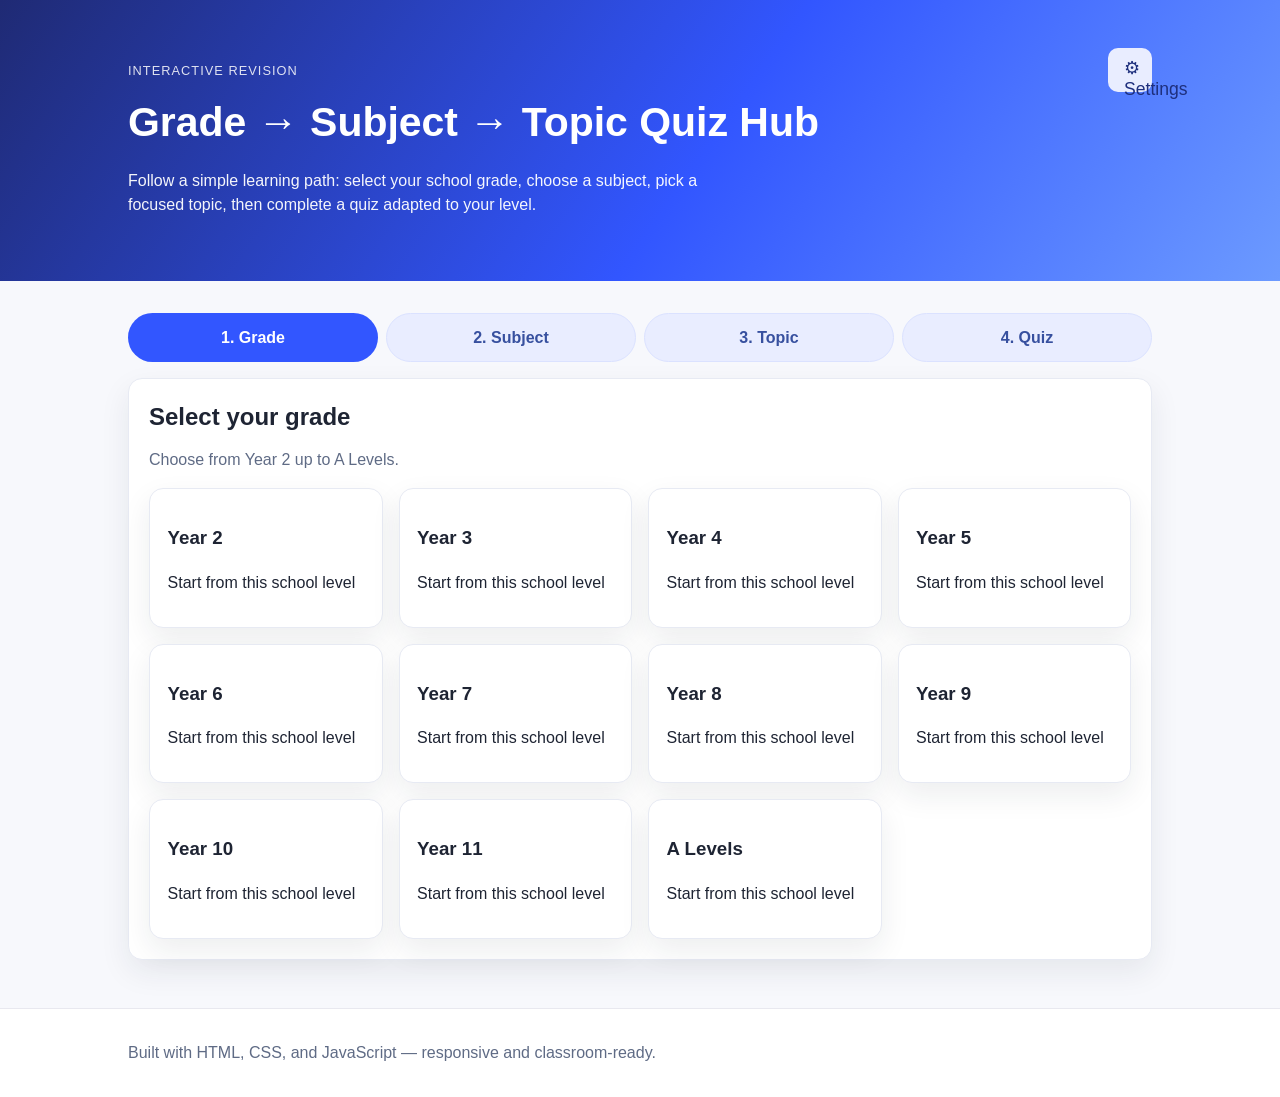
==== commit f15b8185: "Redirect legacy subject pages to new index flow" ====
--- a/index.html
+++ b/index.html
@@ -3,82 +3,109 @@
   <head>
     <meta charset="UTF-8" />
     <meta name="viewport" content="width=device-width, initial-scale=1.0" />
-    <title>Progressive Quiz Hub</title>
+    <title id="page-title">Progressive Quiz Hub</title>
     <link rel="stylesheet" href="assets/css/styles.css" />
   </head>
   <body>
     <header class="hero">
       <div class="container">
-        <p class="eyebrow">Interactive Revision</p>
-        <h1>Grade → Subject → Topic Quiz Hub</h1>
-        <p class="subtitle">
-          Follow a simple learning path: select your school grade, choose a subject,
-          pick a focused topic, then complete a quiz adapted to your level.
-        </p>
+        <div class="header-row">
+          <div>
+            <p class="eyebrow" id="hero-eyebrow">Interactive Revision</p>
+            <h1 id="hero-heading">Grade → Subject → Topic Quiz Hub</h1>
+            <p class="subtitle" id="hero-subtitle">
+              Follow a simple learning path: select your school grade, choose a subject,
+              pick a focused topic, then complete a quiz adapted to your level.
+            </p>
+          </div>
+          <div class="lang-settings">
+            <button class="btn btn-secondary settings-btn" id="settings-toggle" type="button">⚙</button>
+            <div class="lang-picker hidden" id="lang-picker-panel">
+              <label for="language-select" id="language-label">Interface language</label>
+              <select id="language-select">
+                <option value="en">English</option>
+                <option value="ar">العربية</option>
+                <option value="es">Español</option>
+                <option value="fr">Français</option>
+              </select>
+            </div>
+          </div>
+        </div>
       </div>
     </header>
 
     <main class="container app-shell" id="quiz-app" aria-live="polite">
       <nav class="stepper" aria-label="Quiz setup steps">
-        <span class="step" data-step="grade">1. Grade</span>
-        <span class="step" data-step="subject">2. Subject</span>
-        <span class="step" data-step="topic">3. Topic</span>
-        <span class="step" data-step="quiz">4. Quiz</span>
+        <span class="step" data-step="grade" id="step-grade">1. Grade</span>
+        <span class="step" data-step="subject" id="step-subject">2. Subject</span>
+        <span class="step" data-step="topic" id="step-topic">3. Topic</span>
+        <span class="step" data-step="quiz" id="step-quiz">4. Quiz</span>
       </nav>
 
       <section class="panel" id="grade-panel">
-        <h2>Select your grade</h2>
-        <p class="panel-subtitle">Choose from Year 2 up to A Levels.</p>
+        <h2 id="grade-title">Select your grade</h2>
+        <p class="panel-subtitle" id="grade-hint">Choose from Year 2 up to A Levels.</p>
         <div class="card-grid" id="grade-grid"></div>
       </section>
 
       <section class="panel hidden" id="subject-panel">
-        <button class="btn btn-secondary back-btn" type="button" data-back="grade">← Back to grades</button>
-        <h2>Choose a subject</h2>
+        <button class="btn btn-secondary back-btn" id="back-to-grade" type="button">← Back to grades</button>
+        <h2 id="subject-title">Choose a subject</h2>
         <p class="panel-subtitle" id="subject-context"></p>
         <div class="card-grid" id="subject-grid"></div>
+        <div class="wheel-section">
+          <h3 id="wheel-title">Not sure? Spin the subject wheel</h3>
+          <div class="wheel-wrap">
+            <div class="wheel-pointer" aria-hidden="true"></div>
+            <div class="subject-wheel" id="subject-wheel" role="img" aria-label="Subject wheel"></div>
+          </div>
+          <button class="btn" id="spin-wheel-btn" type="button">Spin</button>
+          <p class="panel-subtitle" id="wheel-result"></p>
+        </div>
+
       </section>
 
       <section class="panel hidden" id="topic-panel">
-        <button class="btn btn-secondary back-btn" type="button" data-back="subject">← Back to subjects</button>
-        <h2>Choose a topic</h2>
+        <button class="btn btn-secondary back-btn" id="back-to-subject" type="button">← Back to subjects</button>
+        <h2 id="topic-title">Choose a topic</h2>
         <p class="panel-subtitle" id="topic-context"></p>
         <div class="card-grid" id="topic-grid"></div>
       </section>
 
       <section class="panel hidden" id="quiz-panel">
-        <button class="btn btn-secondary back-btn" type="button" data-back="topic">← Back to topics</button>
+        <button class="btn btn-secondary back-btn" id="back-to-topic" type="button">← Back to topics</button>
         <h2 id="quiz-title"></h2>
         <p class="quiz-progress" id="quiz-progress"></p>
         <h3 id="question-text"></h3>
         <div class="choices" id="choices"></div>
         <p class="feedback" id="feedback"></p>
         <div class="quiz-actions">
-          <p class="live-score">Score: <span id="score-value">0</span></p>
+          <p class="live-score"><span id="score-label">Score:</span> <span id="score-value">0</span></p>
           <button id="next-btn" class="btn" type="button" disabled>Next question</button>
         </div>
-
       </section>
 
       <section class="panel hidden" id="result-panel">
-        <h2>Quiz complete!</h2>
+        <h2 id="quiz-done-title">Quiz complete!</h2>
         <p id="result-summary"></p>
         <p id="result-message"></p>
         <div class="result-actions">
           <button class="btn" id="retry-btn" type="button">Retry topic</button>
           <button class="btn btn-secondary" id="new-topic-btn" type="button">Choose another topic</button>
           <button class="btn btn-secondary" id="new-grade-btn" type="button">Start over</button>
+          <a class="btn hidden" id="reward-link" href="reward.html">Choose reward</a>
         </div>
       </section>
     </main>
 
     <footer class="footer">
       <div class="container">
-        <p>Built with HTML, CSS, and JavaScript — responsive and classroom-ready.</p>
+        <p id="footer-text">Built with HTML, CSS, and JavaScript — responsive and classroom-ready.</p>
       </div>
     </footer>
 
     <script src="assets/js/questions.js"></script>
+    <script src="assets/js/i18n.js"></script>
     <script src="assets/js/app.js"></script>
   </body>
 </html>
--- a/assets/css/styles.css
+++ b/assets/css/styles.css
@@ -10,175 +10,72 @@
   --shadow: 0 12px 30px rgba(31, 41, 55, 0.08);
   --radius: 14px;
 }
-
 * { box-sizing: border-box; }
-
-body {
-  margin: 0;
-  font-family: Inter, Segoe UI, Roboto, Helvetica, Arial, sans-serif;
-  color: var(--text);
-  background: var(--bg);
-  line-height: 1.5;
-}
-
+body { margin: 0; font-family: Inter, Segoe UI, Roboto, Helvetica, Arial, sans-serif; color: var(--text); background: var(--bg); line-height: 1.5; }
 .container { width: min(1024px, 92vw); margin: 0 auto; }
 
-.hero,
-.subject-header {
-  background: linear-gradient(125deg, #1f2a74, #3256ff 55%, #6c9aff);
-  color: #fff;
-  padding: 3rem 0;
-}
-
-.eyebrow {
-  text-transform: uppercase;
-  letter-spacing: 0.08em;
-  font-size: 0.8rem;
-  opacity: 0.85;
-  margin-bottom: 0.75rem;
-}
-
+.hero, .subject-header { background: linear-gradient(125deg, #1f2a74, #3256ff 55%, #6c9aff); color: #fff; padding: 3rem 0; }
+.header-row { display: flex; justify-content: space-between; gap: 1rem; align-items: flex-start; }
+.lang-settings { min-width: 56px; display: flex; flex-direction: column; align-items: flex-end; gap: .4rem; }
+.settings-btn { width: 44px; height: 44px; padding: 0; border-radius: 999px; font-size: 1.1rem; }
+.lang-picker { min-width: 190px; display: grid; gap: 0.3rem; background: rgba(255,255,255,.14); padding: .6rem; border-radius: 10px; }
+.lang-picker label { font-weight: 700; }
+.lang-picker select { border: 1px solid #cfd8ff; border-radius: 8px; padding: 0.5rem; font: inherit; }
+.eyebrow { text-transform: uppercase; letter-spacing: 0.08em; font-size: 0.8rem; opacity: 0.85; margin-bottom: 0.75rem; }
 h1 { margin: 0; font-size: clamp(1.8rem, 3.2vw, 2.9rem); }
 .subtitle { margin-top: 1rem; max-width: 65ch; color: rgba(255, 255, 255, 0.95); }
 
 .app-shell { margin: 2rem auto 3rem; }
-
-.stepper {
-  display: grid;
-  grid-template-columns: repeat(4, minmax(0, 1fr));
-  gap: 0.5rem;
-  margin-bottom: 1rem;
-}
-
-.step {
-  padding: 0.7rem;
-  border-radius: 999px;
-  font-weight: 700;
-  text-align: center;
-  background: #e9edff;
-  color: #37509f;
-  border: 1px solid #dbe2ff;
-}
-
+.stepper { display: grid; grid-template-columns: repeat(4, minmax(0, 1fr)); gap: 0.5rem; margin-bottom: 1rem; }
+.step { padding: 0.7rem; border-radius: 999px; font-weight: 700; text-align: center; background: #e9edff; color: #37509f; border: 1px solid #dbe2ff; }
 .step.active { background: var(--primary); color: #fff; border-color: transparent; }
 .step.done { background: #e8f7ee; color: #12713f; border-color: #c7e8d3; }
 
-.panel {
-  background: var(--surface);
-  border-radius: var(--radius);
-  box-shadow: var(--shadow);
-  border: 1px solid #e7eaf3;
-  padding: 1.25rem;
-  margin-bottom: 1rem;
-}
-
+.panel { background: var(--surface); border-radius: var(--radius); box-shadow: var(--shadow); border: 1px solid #e7eaf3; padding: 1.25rem; margin-bottom: 1rem; }
 .panel h2 { margin-top: 0; }
 .panel-subtitle { color: var(--muted); margin-top: -0.4rem; }
-
-.card-grid {
-  display: grid;
-  gap: 1rem;
-  grid-template-columns: repeat(auto-fit, minmax(200px, 1fr));
-}
-
-.subject-card {
-  display: block;
-  text-decoration: none;
-  color: inherit;
-  background: var(--surface);
-  border-radius: var(--radius);
-  padding: 1rem 1.1rem;
-  box-shadow: var(--shadow);
-  border: 1px solid #e7eaf3;
-  transition: transform 0.2s ease, box-shadow 0.2s ease;
-}
-
-.option-card {
-  width: 100%;
-  text-align: left;
-  cursor: pointer;
-  font: inherit;
-}
-
-.subject-card:hover,
-.subject-card:focus-visible {
-  transform: translateY(-3px);
-  box-shadow: 0 14px 28px rgba(50, 86, 255, 0.22);
-}
-
-.back-link { display: inline-block; color: #fff; margin-bottom: 1rem; }
+.card-grid { display: grid; gap: 1rem; grid-template-columns: repeat(auto-fit, minmax(200px, 1fr)); }
+.subject-card { display: block; text-decoration: none; color: inherit; background: var(--surface); border-radius: var(--radius); padding: 1rem 1.1rem; box-shadow: var(--shadow); border: 1px solid #e7eaf3; transition: transform .2s ease, box-shadow .2s ease; }
+.option-card { width: 100%; text-align: left; cursor: pointer; font: inherit; }
+.subject-card:hover, .subject-card:focus-visible { transform: translateY(-3px); box-shadow: 0 14px 28px rgba(50, 86, 255, 0.22); }
+.locked-card { opacity: .55; cursor: not-allowed; }
 .back-btn { margin-bottom: 0.75rem; }
 
 .quiz-progress { color: var(--muted); font-weight: 600; }
 .choices { display: grid; gap: 0.65rem; margin-top: 1rem; }
-
-.choice-btn {
-  text-align: left;
-  border: 1px solid #d6dbe7;
-  background: #fff;
-  border-radius: 12px;
-  padding: 0.75rem;
-  cursor: pointer;
-  font-size: 1rem;
-}
-
-.choice-btn:hover:not(:disabled),
-.choice-btn:focus-visible:not(:disabled) { border-color: var(--primary); }
+.choice-btn { text-align: left; border: 1px solid #d6dbe7; background: #fff; border-radius: 12px; padding: 0.75rem; cursor: pointer; font-size: 1rem; }
+.choice-btn:hover:not(:disabled), .choice-btn:focus-visible:not(:disabled) { border-color: var(--primary); }
 .choice-btn.correct { border-color: #22a652; background: #ecfff3; }
 .choice-btn.incorrect { border-color: #d03434; background: #fff2f2; }
-
 .feedback { min-height: 1.5rem; font-weight: 700; margin-top: 1rem; }
 .feedback.ok { color: var(--success); }
 .feedback.ko { color: var(--danger); }
 
-.quiz-actions,
-.result-actions {
-  display: flex;
-  flex-wrap: wrap;
-  justify-content: space-between;
-  gap: 0.75rem;
-  margin-top: 1rem;
-  align-items: center;
-}
-
+.quiz-actions, .result-actions { display: flex; flex-wrap: wrap; justify-content: space-between; gap: 0.75rem; margin-top: 1rem; align-items: center; }
 .live-score { margin: 0; color: var(--muted); }
-
-.btn {
-  border: none;
-  background: var(--primary);
-  color: #fff;
-  border-radius: 10px;
-  padding: 0.6rem 1rem;
-  cursor: pointer;
-  text-decoration: none;
-  display: inline-block;
-}
-
-.btn:hover:not(:disabled),
-.btn:focus-visible:not(:disabled) { background: var(--primary-dark); }
+.btn { border: none; background: var(--primary); color: #fff; border-radius: 10px; padding: 0.6rem 1rem; cursor: pointer; text-decoration: none; display: inline-block; }
+.btn:hover:not(:disabled), .btn:focus-visible:not(:disabled) { background: var(--primary-dark); }
 .btn:disabled { opacity: 0.55; cursor: not-allowed; }
 .btn-secondary { background: #e9edff; color: #1e2f7d; }
-
-.footer {
-  background: #fff;
-  border-top: 1px solid #e8e8ef;
-  padding: 1rem 0;
-  color: var(--muted);
-}
-
+.footer { background: #fff; border-top: 1px solid #e8e8ef; padding: 1rem 0; color: var(--muted); }
 .hidden { display: none; }
 
+.wheel-section { margin-top: 1rem; border-top: 1px dashed #d8def3; padding-top: 1rem; }
+.wheel-wrap { position: relative; width: min(260px, 80vw); margin: 0.8rem auto; }
+.wheel-pointer { width: 0; height: 0; border-left: 12px solid transparent; border-right: 12px solid transparent; border-top: 20px solid var(--text); margin: 0 auto -4px; z-index: 2; position: relative; }
+.subject-wheel { width: 100%; aspect-ratio: 1/1; border-radius: 50%; border: 6px solid #fff; box-shadow: 0 10px 24px rgba(0,0,0,.2); transition: transform 2.8s cubic-bezier(.2,.9,.1,1);
+background: conic-gradient(#3256ff 0deg 60deg,#6c9aff 60deg 120deg,#2b7aee 120deg 180deg,#4fc0ff 180deg 240deg,#50b88d 240deg 300deg,#ffd166 300deg 360deg); }
+
+
+[dir="rtl"] .option-card, [dir="rtl"] .choice-btn { text-align: right; }
+
 @media (max-width: 700px) {
-  .hero,
-  .subject-header { padding: 2.2rem 0; }
-
+  .hero, .subject-header { padding: 2.2rem 0; }
+  .header-row { flex-direction: column; }
+  .lang-settings { width: 100%; align-items: stretch; }
+  .settings-btn { width: 100%; border-radius: 10px; }
+  .lang-picker { width: 100%; }
   .stepper { grid-template-columns: 1fr 1fr; }
-
-  .quiz-actions,
-  .result-actions {
-    flex-direction: column;
-    align-items: stretch;
-  }
-
+  .quiz-actions, .result-actions { flex-direction: column; align-items: stretch; }
   .btn { width: 100%; text-align: center; }
 }
